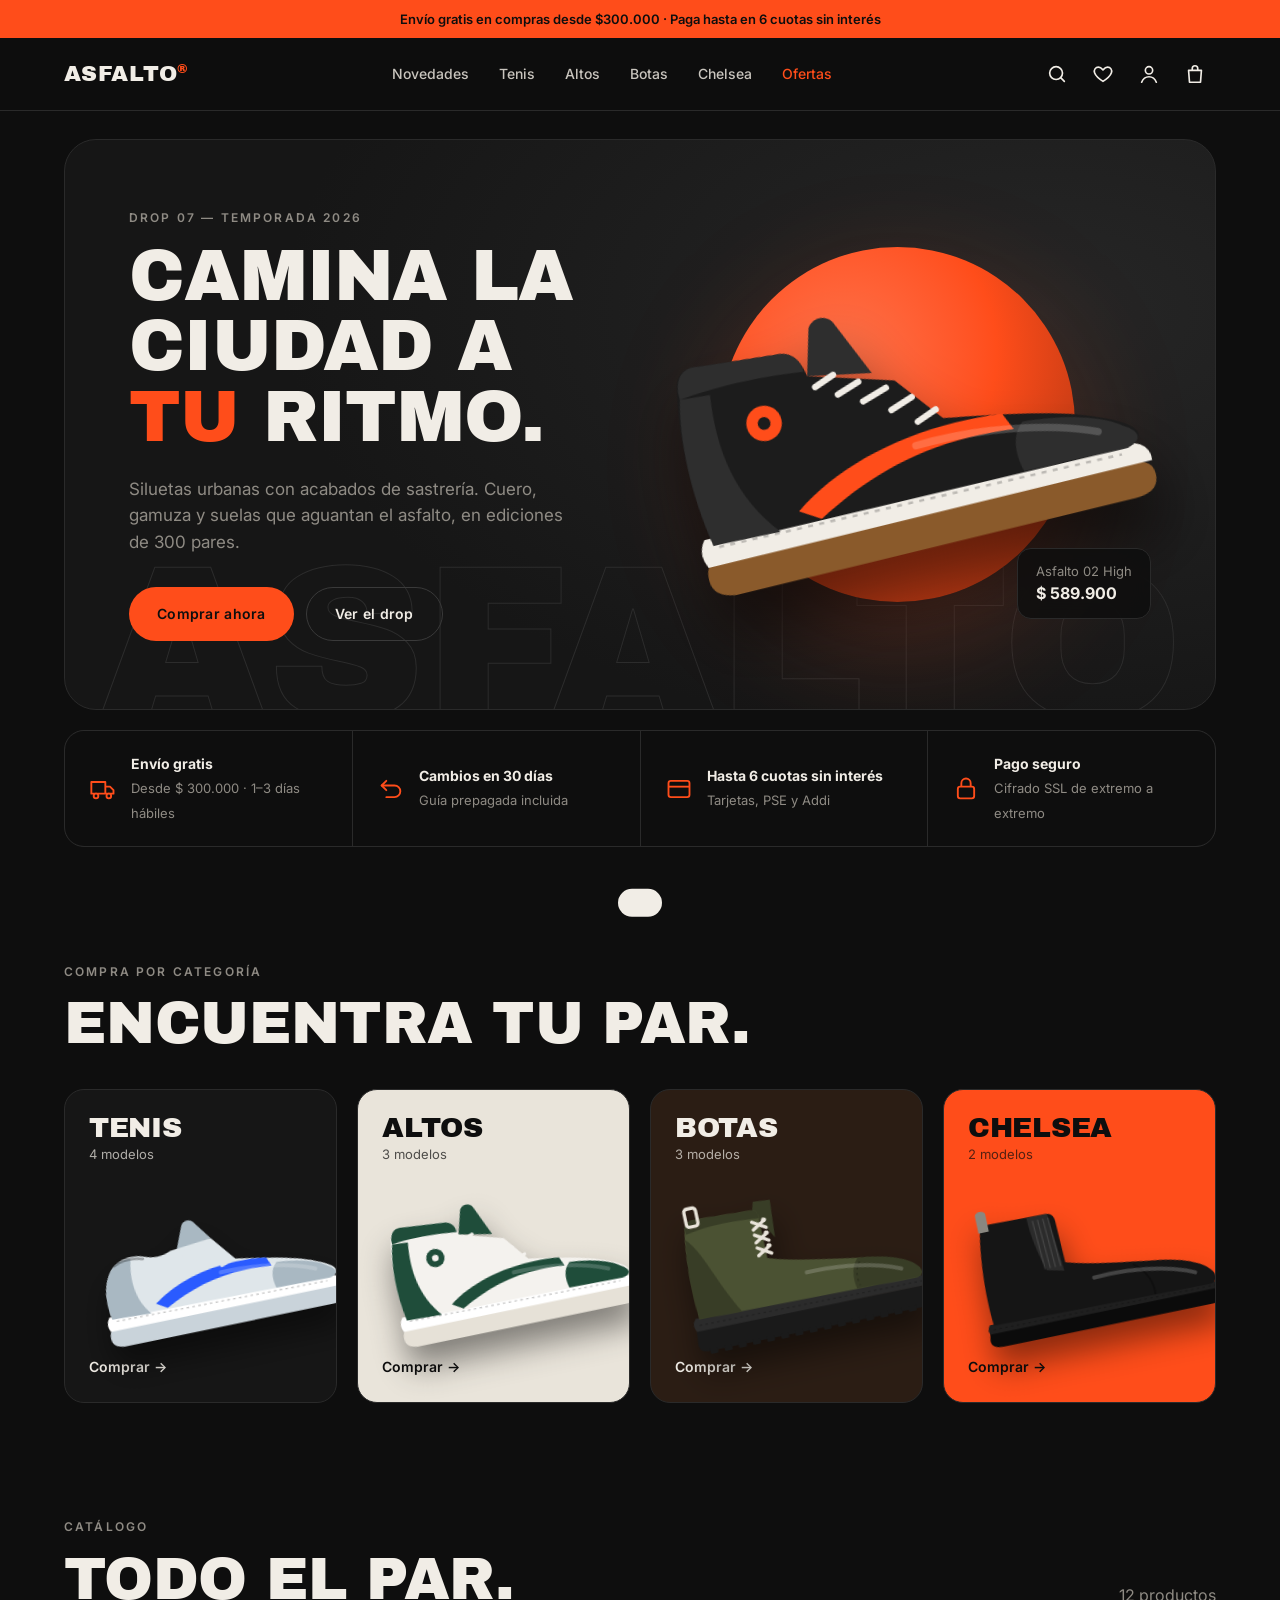
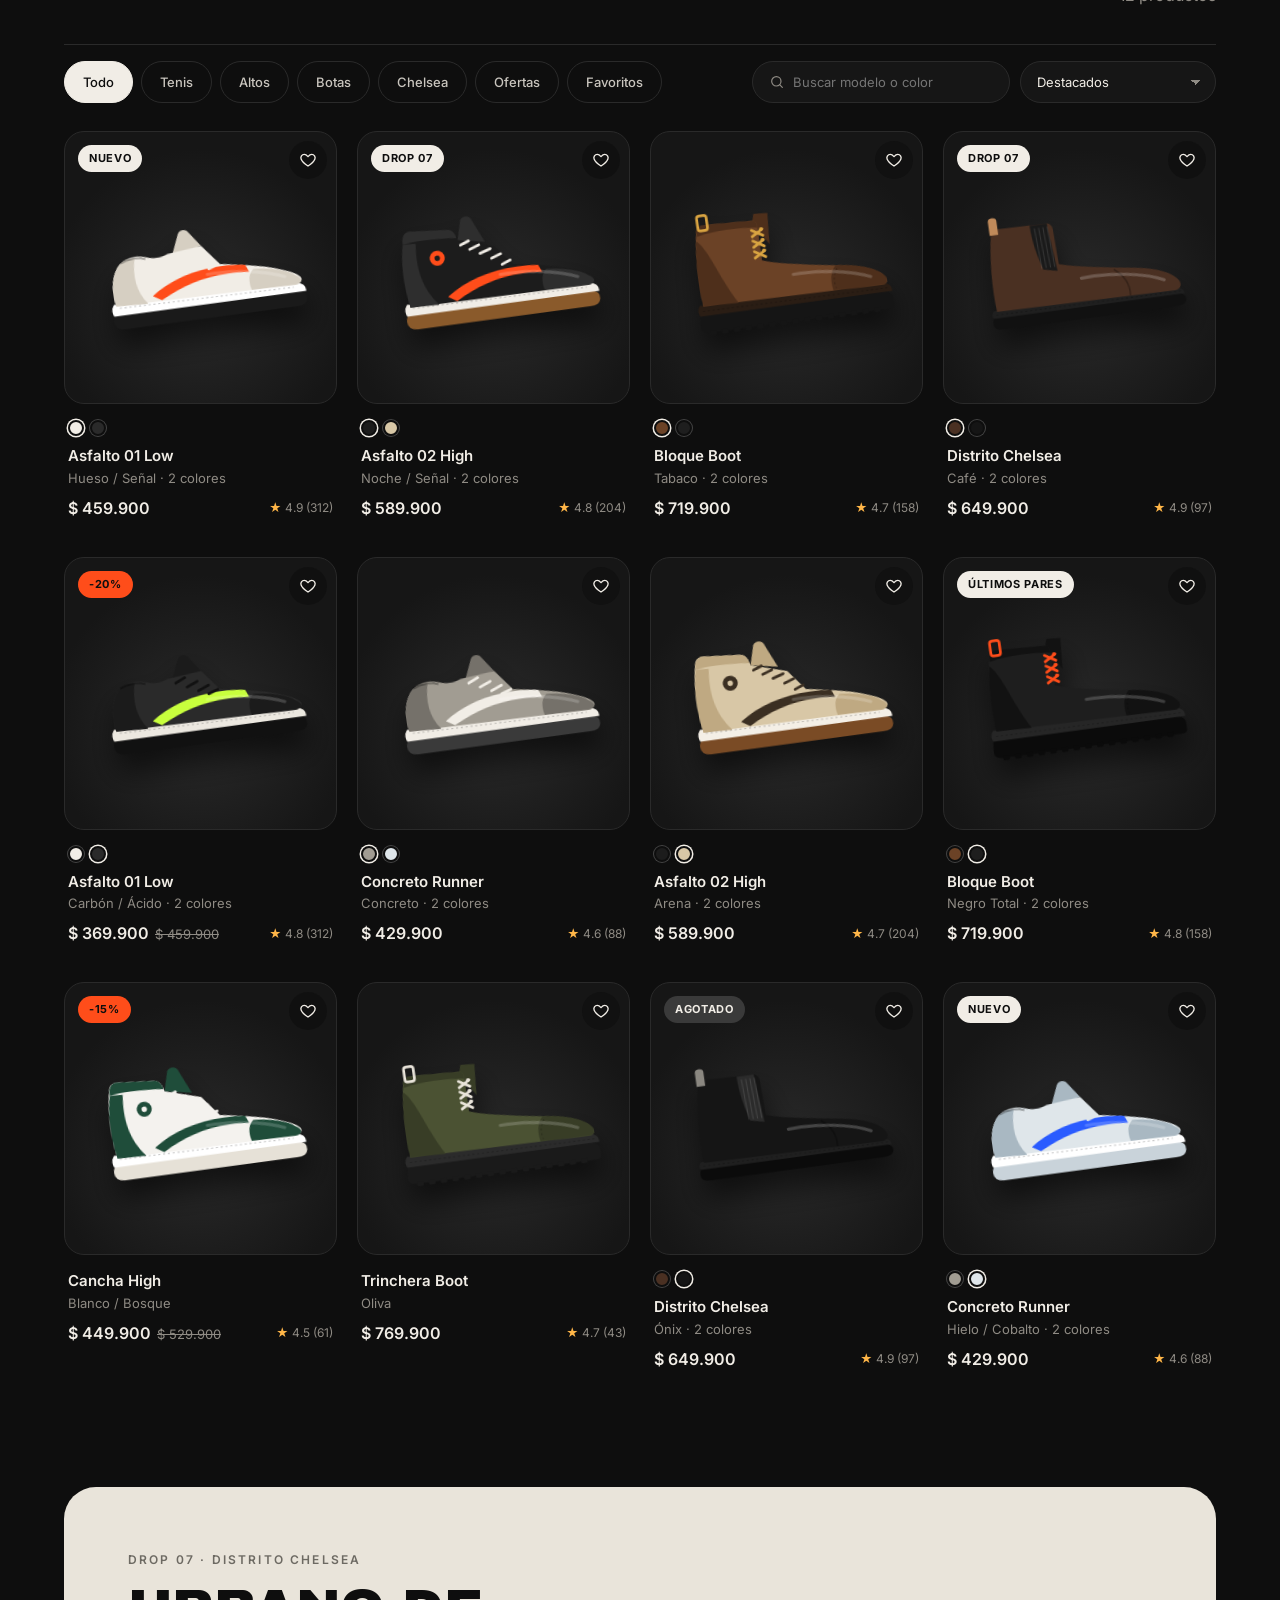
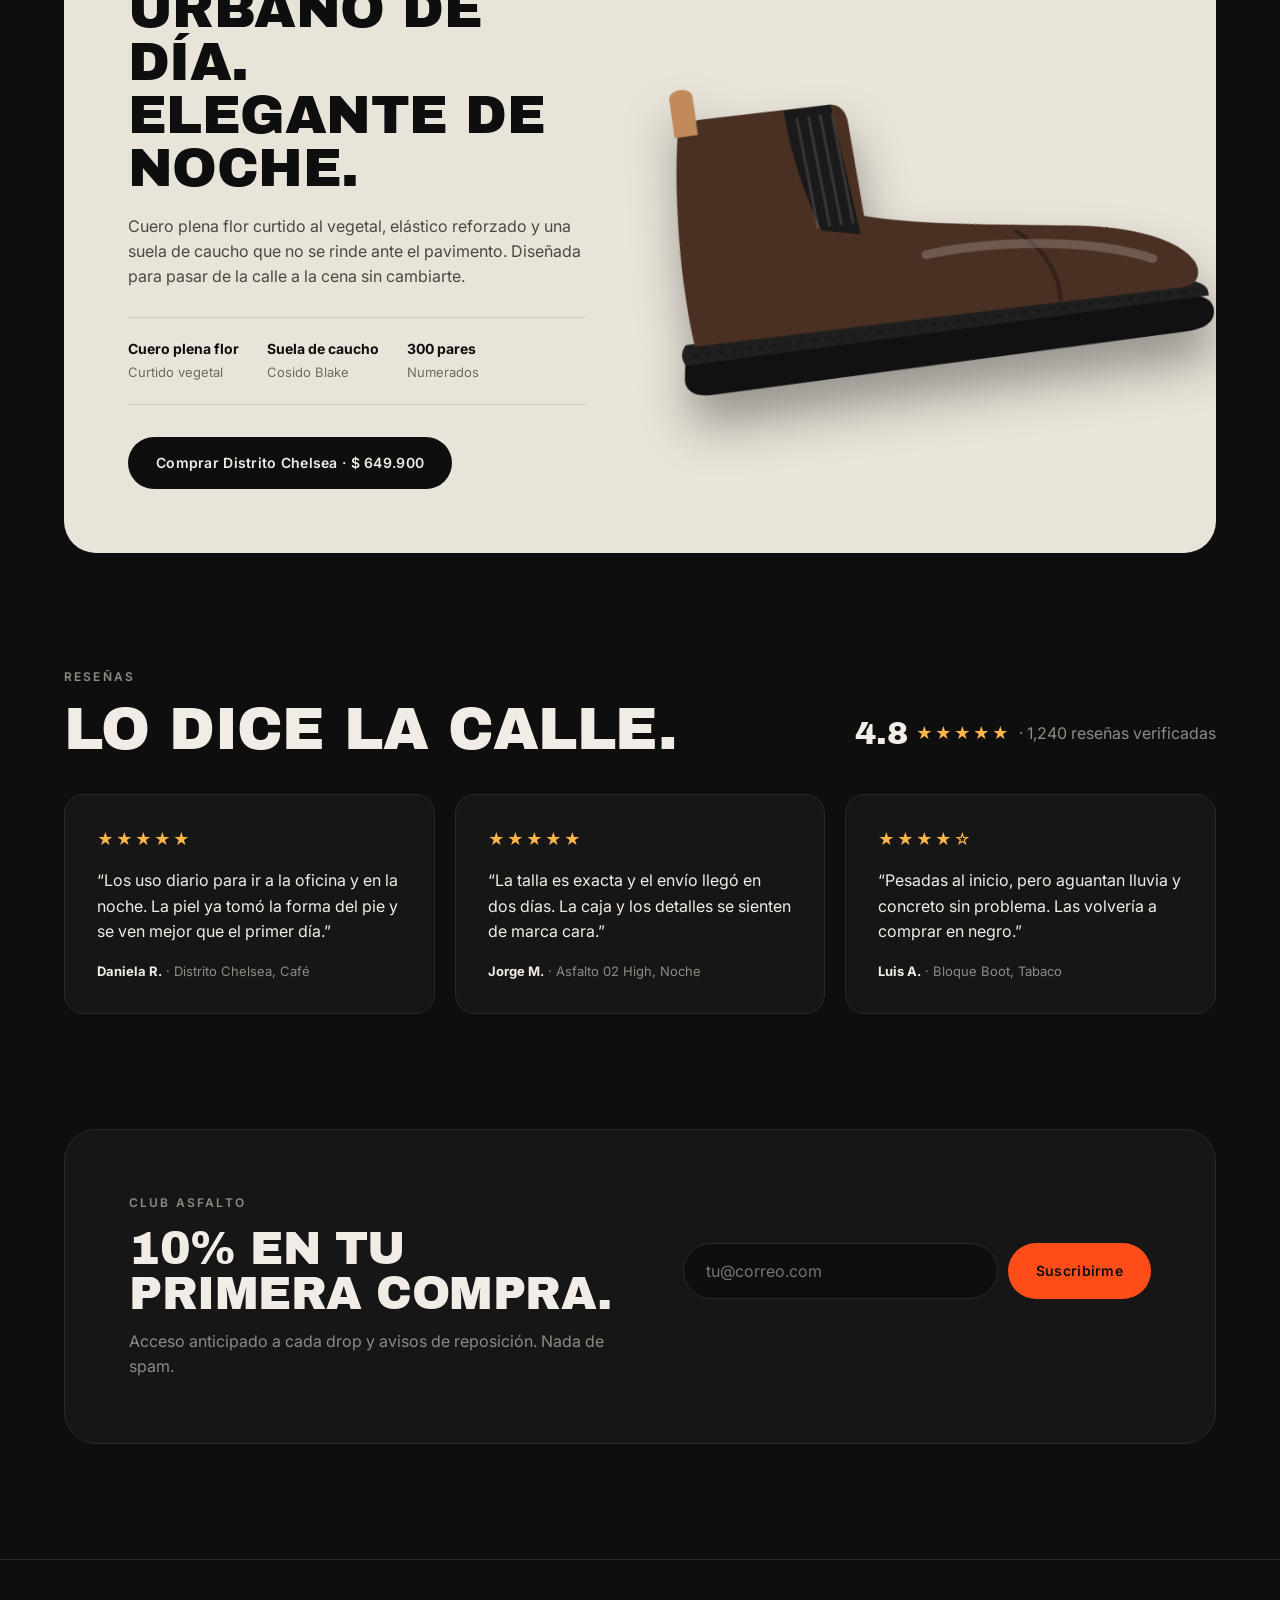
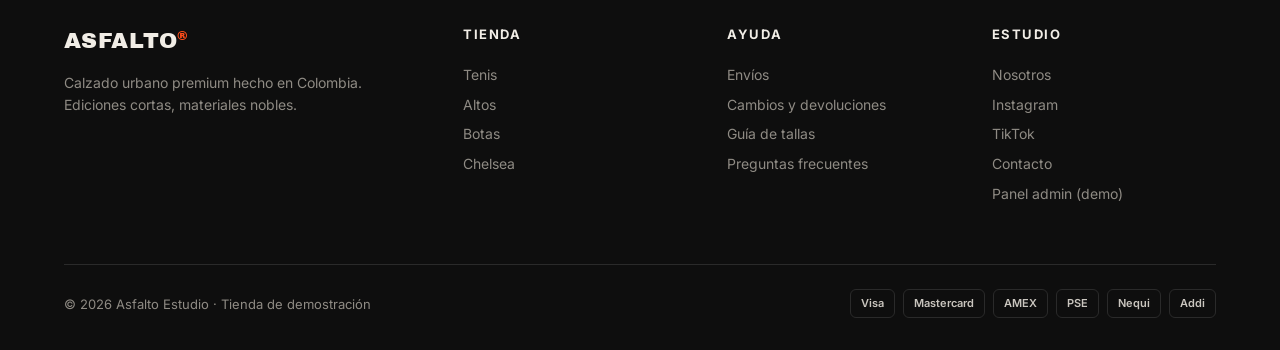
==== index.html @ 57d7c0d7 "Tienda ASFALTO: catálogo, carrito y panel admin demo Tienda estática de calzado urbano con precios e" ====
<!doctype html>
<html lang="es">
<head>
  <meta charset="utf-8">
  <meta name="viewport" content="width=device-width, initial-scale=1">
  <title>ASFALTO — Calzado urbano premium</title>
  <meta name="description" content="Tenis, botas y chelsea de edición limitada. Urbano de día, elegante de noche.">
  <link rel="preconnect" href="https://fonts.googleapis.com">
  <link href="https://fonts.googleapis.com/css2?family=Archivo+Black&family=Inter:wght@400;500;600;700&display=swap" rel="stylesheet">
  <link rel="stylesheet" href="styles.css">
</head>
<body>
  <!-- Íconos reutilizables -->
  <svg width="0" height="0" style="position:absolute" aria-hidden="true">
    <symbol id="i-search" viewBox="0 0 24 24"><circle cx="11" cy="11" r="7" fill="none" stroke="currentColor" stroke-width="1.8"/><path d="M20 20l-4-4" stroke="currentColor" stroke-width="1.8" stroke-linecap="round"/></symbol>
    <symbol id="i-heart" viewBox="0 0 24 24"><path d="M12 20s-7.5-4.6-9.2-9.3C1.7 7.6 3.8 4.5 7 4.5c2 0 3.3 1.1 5 3 1.7-1.9 3-3 5-3 3.2 0 5.3 3.1 4.2 6.2C19.5 15.4 12 20 12 20z" fill="var(--heart-fill, none)" stroke="currentColor" stroke-width="1.8" stroke-linejoin="round"/></symbol>
    <symbol id="i-user" viewBox="0 0 24 24"><circle cx="12" cy="8" r="4" fill="none" stroke="currentColor" stroke-width="1.8"/><path d="M4 21c1.5-4 4.5-6 8-6s6.5 2 8 6" fill="none" stroke="currentColor" stroke-width="1.8" stroke-linecap="round"/></symbol>
    <symbol id="i-bag" viewBox="0 0 24 24"><path d="M5 8h14l-1 13H6L5 8z" fill="none" stroke="currentColor" stroke-width="1.8" stroke-linejoin="round"/><path d="M9 8V6a3 3 0 016 0v2" fill="none" stroke="currentColor" stroke-width="1.8"/></symbol>
    <symbol id="i-truck" viewBox="0 0 24 24"><path d="M2 6h12v10H2zM14 10h4l3 3v3h-7z" fill="none" stroke="currentColor" stroke-width="1.6" stroke-linejoin="round"/><circle cx="6" cy="18" r="2" fill="var(--bg)" stroke="currentColor" stroke-width="1.6"/><circle cx="17" cy="18" r="2" fill="var(--bg)" stroke="currentColor" stroke-width="1.6"/></symbol>
    <symbol id="i-return" viewBox="0 0 24 24"><path d="M4 9h11a5 5 0 010 10H8" fill="none" stroke="currentColor" stroke-width="1.6" stroke-linecap="round"/><path d="M8 5L4 9l4 4" fill="none" stroke="currentColor" stroke-width="1.6" stroke-linecap="round" stroke-linejoin="round"/></symbol>
    <symbol id="i-lock" viewBox="0 0 24 24"><rect x="5" y="10" width="14" height="10" rx="2" fill="none" stroke="currentColor" stroke-width="1.6"/><path d="M8 10V7a4 4 0 018 0v3" fill="none" stroke="currentColor" stroke-width="1.6"/></symbol>
    <symbol id="i-card" viewBox="0 0 24 24"><rect x="3" y="5" width="18" height="14" rx="2" fill="none" stroke="currentColor" stroke-width="1.6"/><path d="M3 10h18" stroke="currentColor" stroke-width="1.6"/></symbol>
  </svg>

  <div class="announce" id="announce"></div>

  <header class="nav">
    <div class="wrap nav-inner">
      <a href="#" class="logo">ASFALTO<span>®</span></a>
      <nav class="nav-links" aria-label="Principal">
        <a href="#catalogo" data-goto="todo">Novedades</a>
        <a href="#catalogo" data-goto="tenis">Tenis</a>
        <a href="#catalogo" data-goto="altos">Altos</a>
        <a href="#catalogo" data-goto="botas">Botas</a>
        <a href="#catalogo" data-goto="chelsea">Chelsea</a>
        <a href="#catalogo" data-goto="ofertas" class="sale">Ofertas</a>
      </nav>
      <div class="nav-icons">
        <button class="icon-btn" id="searchBtn" aria-label="Buscar"><svg><use href="#i-search"/></svg></button>
        <button class="icon-btn" id="favBtn" aria-label="Ver favoritos"><svg><use href="#i-heart"/></svg><span class="dot" id="favCount" hidden>0</span></button>
        <button class="icon-btn hide-sm" id="userBtn" aria-label="Mi cuenta"><svg><use href="#i-user"/></svg></button>
        <button class="icon-btn" id="openCart" aria-label="Abrir carrito"><svg><use href="#i-bag"/></svg><span class="dot" id="cartCount" hidden>0</span></button>
      </div>
    </div>
  </header>

  <main>
    <!-- Hero -->
    <section class="wrap">
      <div class="hero">
        <div class="hero-bg" aria-hidden="true">ASFALTO</div>
        <div class="hero-copy">
          <p class="eyebrow" id="heroEyebrow"></p>
          <h1 id="heroTitle"></h1>
          <p class="lead" id="heroLead"></p>
          <div class="hero-cta">
            <a href="#catalogo" class="btn btn-primary">Comprar ahora</a>
            <a href="#drop" class="btn btn-ghost">Ver el drop</a>
          </div>
        </div>
        <div class="hero-art">
          <div class="hero-disc" aria-hidden="true"></div>
          <div class="hero-shoe" id="heroShoe"></div>
          <button class="hero-tag" id="heroTag"></button>
        </div>
      </div>

      <ul class="trust">
        <li><svg><use href="#i-truck"/></svg><div><b>Envío gratis</b><span id="trustShip"></span></div></li>
        <li><svg><use href="#i-return"/></svg><div><b>Cambios en 30 días</b><span>Guía prepagada incluida</span></div></li>
        <li><svg><use href="#i-card"/></svg><div><b id="trustInst"></b><span>Tarjetas, PSE y Addi</span></div></li>
        <li><svg><use href="#i-lock"/></svg><div><b>Pago seguro</b><span>Cifrado SSL de extremo a extremo</span></div></li>
      </ul>
    </section>

    <!-- Categorías -->
    <section class="wrap section">
      <div class="section-head">
        <div>
          <p class="eyebrow">Compra por categoría</p>
          <h2>Encuentra tu par.</h2>
        </div>
      </div>
      <div class="cats" id="cats"></div>
    </section>

    <!-- Catálogo -->
    <section class="wrap section" id="catalogo">
      <div class="section-head">
        <div>
          <p class="eyebrow">Catálogo</p>
          <h2>Todo el par.</h2>
        </div>
        <p class="muted" id="resultCount"></p>
      </div>

      <div class="toolbar">
        <div class="chips" id="filters" role="tablist" aria-label="Categorías"></div>
        <div class="toolbar-right">
          <label class="search">
            <svg><use href="#i-search"/></svg>
            <span class="sr-only">Buscar productos</span>
            <input id="search" type="search" placeholder="Buscar modelo o color">
          </label>
          <label class="sort">
            <span class="sr-only">Ordenar</span>
            <select id="sort">
              <option value="feat">Destacados</option>
              <option value="asc">Precio: menor a mayor</option>
              <option value="desc">Precio: mayor a menor</option>
              <option value="rating">Mejor valorados</option>
            </select>
          </label>
        </div>
      </div>

      <div class="grid" id="grid"></div>
    </section>

    <!-- Editorial -->
    <section class="wrap section" id="drop">
      <div class="editorial">
        <div class="editorial-copy">
          <p class="eyebrow" id="edEyebrow"></p>
          <h2 id="edTitle"></h2>
          <p id="edText"></p>
          <ul class="specs">
            <li><b>Cuero plena flor</b><span>Curtido vegetal</span></li>
            <li><b>Suela de caucho</b><span>Cosido Blake</span></li>
            <li><b>300 pares</b><span>Numerados</span></li>
          </ul>
          <button class="btn btn-dark" id="edBtn"></button>
        </div>
        <div class="editorial-art" id="editorialShoe"></div>
      </div>
    </section>

    <!-- Reseñas -->
    <section class="wrap section">
      <div class="section-head">
        <div>
          <p class="eyebrow">Reseñas</p>
          <h2>Lo dice la calle.</h2>
        </div>
        <p class="rating-big"><b>4.8</b> <span class="stars" aria-hidden="true">★★★★★</span> <span class="muted">· 1,240 reseñas verificadas</span></p>
      </div>
      <div class="reviews">
        <figure><span class="stars">★★★★★</span><blockquote>“Los uso diario para ir a la oficina y en la noche. La piel ya tomó la forma del pie y se ven mejor que el primer día.”</blockquote><figcaption><b>Daniela R.</b> · Distrito Chelsea, Café</figcaption></figure>
        <figure><span class="stars">★★★★★</span><blockquote>“La talla es exacta y el envío llegó en dos días. La caja y los detalles se sienten de marca cara.”</blockquote><figcaption><b>Jorge M.</b> · Asfalto 02 High, Noche</figcaption></figure>
        <figure><span class="stars">★★★★☆</span><blockquote>“Pesadas al inicio, pero aguantan lluvia y concreto sin problema. Las volvería a comprar en negro.”</blockquote><figcaption><b>Luis A.</b> · Bloque Boot, Tabaco</figcaption></figure>
      </div>
    </section>

    <!-- Newsletter -->
    <section class="wrap section">
      <div class="newsletter">
        <div>
          <p class="eyebrow">Club Asfalto</p>
          <h2>10% en tu primera compra.</h2>
          <p class="muted">Acceso anticipado a cada drop y avisos de reposición. Nada de spam.</p>
        </div>
        <form id="newsForm">
          <label class="sr-only" for="email">Correo</label>
          <input id="email" type="email" required placeholder="tu@correo.com">
          <button class="btn btn-primary">Suscribirme</button>
          <p class="news-msg" id="newsMsg" role="status"></p>
        </form>
      </div>
    </section>
  </main>

  <footer class="footer">
    <div class="wrap">
      <div class="footer-cols">
        <div class="footer-brand">
          <span class="logo">ASFALTO<span>®</span></span>
          <p class="muted" id="footerText"></p>
        </div>
        <div><h4>Tienda</h4><a href="#catalogo" data-goto="tenis">Tenis</a><a href="#catalogo" data-goto="altos">Altos</a><a href="#catalogo" data-goto="botas">Botas</a><a href="#catalogo" data-goto="chelsea">Chelsea</a></div>
        <div><h4>Ayuda</h4><a href="#">Envíos</a><a href="#">Cambios y devoluciones</a><a href="#">Guía de tallas</a><a href="#">Preguntas frecuentes</a></div>
        <div><h4>Estudio</h4><a href="#">Nosotros</a><a href="#">Instagram</a><a href="#">TikTok</a><a href="#">Contacto</a><a href="admin/">Panel admin (demo)</a></div>
      </div>
      <div class="footer-bottom">
        <span>© 2026 Asfalto Estudio · Tienda de demostración</span>
        <ul class="pay" aria-label="Métodos de pago"><li>Visa</li><li>Mastercard</li><li>AMEX</li><li>PSE</li><li>Nequi</li><li>Addi</li></ul>
      </div>
    </div>
  </footer>

  <!-- Detalle de producto -->
  <dialog id="product" class="product">
    <button class="close" data-close aria-label="Cerrar">✕</button>
    <div class="product-gallery">
      <div class="product-art" id="pArt"></div>
      <div class="thumbs" id="pThumbs"></div>
    </div>
    <div class="product-info">
      <p class="eyebrow" id="pCat"></p>
      <h2 id="pName"></h2>
      <p class="p-rating" id="pRating"></p>
      <p class="price" id="pPrice"></p>
      <p class="p-desc" id="pDesc"></p>
      <p class="p-material" id="pMaterial"></p>
      <p class="label">Color: <span class="muted" id="pColor"></span></p>
      <div class="swatches lg" id="pSwatches"></div>
      <p class="label">Talla (COL) <button class="link" id="sizeGuide">Guía de tallas</button></p>
      <div class="sizes" id="pSizes"></div>
      <p class="p-stock" id="pStock"></p>
      <div class="buy-row">
        <button class="btn btn-primary" id="pAdd" disabled>Elige tu talla</button>
        <button class="icon-btn outline" id="pFav" aria-label="Agregar a favoritos" aria-pressed="false"><svg><use href="#i-heart"/></svg></button>
      </div>
      <ul class="p-perks">
        <li><svg><use href="#i-truck"/></svg>Envío gratis · llega en 24–72 h</li>
        <li><svg><use href="#i-return"/></svg>Cambios sin costo durante 30 días</li>
        <li><svg><use href="#i-card"/></svg>Paga en <span id="pInstN"></span> cuotas de <b id="pMsi"></b></li>
      </ul>
    </div>
  </dialog>

  <!-- Carrito -->
  <div class="scrim" id="scrim" hidden></div>
  <aside class="cart" id="cart" aria-label="Carrito" aria-hidden="true">
    <div class="cart-head">
      <h2>Tu carrito</h2>
      <button class="close" id="closeCart" aria-label="Cerrar carrito">✕</button>
    </div>
    <div class="ship-bar"><p id="shipNote"></p><div class="bar"><i id="shipFill"></i></div></div>
    <ul class="cart-items" id="cartItems"></ul>
    <div class="cart-foot">
      <div class="row"><span>Subtotal</span><b id="cartTotal">$0</b></div>
      <p class="muted small">Impuestos incluidos. Envío calculado al pagar.</p>
      <button class="btn btn-primary full" id="checkout">Finalizar compra</button>
    </div>
  </aside>

  <div class="toast" id="toast" role="status"></div>

  <script src="data.js"></script>
  <script src="shoes.js"></script>
  <script src="app.js"></script>
</body>
</html>
---- styles.css ----
:root {
  --bg: #0e0e0e;
  --surface: #161616;
  --surface-2: #1f1f1f;
  --line: #2a2a2a;
  --ink: #f1ede6;
  --muted: #8f8b84;
  --bone: #e9e4da;
  --accent: #ff4d1a;
  --star: #ffb648;
  --display: 'Archivo Black', Impact, sans-serif;
  --body: 'Inter', system-ui, sans-serif;
  --radius: 20px;
  --maxw: 1320px;
  --gutter: clamp(20px, 5vw, 64px);
}

* { box-sizing: border-box; margin: 0; padding: 0; }
html { scroll-behavior: smooth; scroll-padding-top: 90px; }
body { background: var(--bg); color: var(--ink); font: 400 16px/1.55 var(--body); overflow-x: hidden; -webkit-font-smoothing: antialiased; }
a { color: inherit; text-decoration: none; }
button { font: inherit; color: inherit; background: none; border: 0; cursor: pointer; }
ul { list-style: none; }
h1, h2, h3 { font-family: var(--display); font-weight: 400; line-height: .98; letter-spacing: -.01em; text-transform: uppercase; }
.sr-only { position: absolute; width: 1px; height: 1px; overflow: hidden; clip: rect(0 0 0 0); }
.muted { color: var(--muted); }
.small { font-size: 13px; }
.eyebrow { font-size: 12px; font-weight: 600; letter-spacing: .18em; text-transform: uppercase; color: var(--muted); margin-bottom: 14px; }
:focus-visible { outline: 2px solid var(--accent); outline-offset: 3px; }

/* Contenedor: todo respira con margen lateral y ancho máximo */
.wrap { width: 100%; max-width: calc(var(--maxw) + var(--gutter) * 2); margin: 0 auto; padding: 0 var(--gutter); }
.section { padding-top: clamp(72px, 9vw, 120px); }
.section-head { display: flex; align-items: flex-end; justify-content: space-between; gap: 24px; flex-wrap: wrap; margin-bottom: 36px; }
.section-head h2 { font-size: clamp(36px, 4.6vw, 64px); }

/* Botones */
.btn { display: inline-flex; align-items: center; justify-content: center; gap: 8px; padding: 15px 28px; border-radius: 999px; font-weight: 600; font-size: 14px; letter-spacing: .02em; transition: transform .2s, background .2s, opacity .2s; }
.btn:hover { transform: translateY(-2px); }
.btn:disabled { opacity: .45; cursor: not-allowed; transform: none; }
.btn-primary { background: var(--accent); color: #0e0e0e; }
.btn-ghost { border: 1px solid #3a3a3a; }
.btn-ghost:hover { border-color: var(--ink); }
.btn-dark { background: #0e0e0e; color: var(--ink); }
.full { width: 100%; }
.link { text-decoration: underline; text-underline-offset: 3px; font-size: 13px; color: var(--muted); }
.link:hover { color: var(--ink); }
.icon-btn { position: relative; display: grid; place-items: center; width: 42px; height: 42px; border-radius: 50%; transition: background .2s; }
.icon-btn:hover { background: var(--surface-2); }
.icon-btn svg { width: 22px; height: 22px; }
.icon-btn.outline { width: 52px; height: 52px; border: 1px solid var(--line); flex: none; }
.icon-btn[aria-pressed="true"] { color: var(--accent); --heart-fill: var(--accent); }
.dot { position: absolute; top: 3px; right: 1px; min-width: 18px; height: 18px; padding: 0 5px; border-radius: 99px; background: var(--accent); color: #0e0e0e; font-size: 11px; font-weight: 700; display: grid; place-items: center; }
.dot[hidden] { display: none; }

/* Barra superior + header */
.announce { background: var(--accent); color: #0e0e0e; text-align: center; font-size: 13px; font-weight: 600; padding: 9px 16px; }
.nav { position: sticky; top: 0; z-index: 20; background: rgba(14,14,14,.82); backdrop-filter: blur(14px); border-bottom: 1px solid var(--line); }
.nav-inner { display: flex; align-items: center; justify-content: space-between; gap: 24px; height: 72px; }
.logo { font-family: var(--display); font-size: 22px; letter-spacing: .02em; }
.logo span { color: var(--accent); font-size: .6em; vertical-align: super; }
.nav-links { display: flex; gap: 30px; }
.nav-links a { font-size: 14px; font-weight: 500; color: #c9c5be; transition: color .2s; }
.nav-links a:hover { color: var(--ink); }
.nav-links .sale { color: var(--accent); }
.nav-icons { display: flex; gap: 4px; }

/* Hero */
.hero { position: relative; display: grid; grid-template-columns: 1fr 1.05fr; align-items: center; gap: 32px; margin-top: 28px; padding: clamp(36px, 5vw, 72px); border-radius: 32px; background: radial-gradient(120% 140% at 85% 30%, #262626 0%, var(--surface) 55%); border: 1px solid var(--line); overflow: hidden; min-height: 560px; }
.hero-bg { position: absolute; left: 0; right: 0; bottom: -4%; font-family: var(--display); font-size: 17vw; line-height: .8; text-align: center; color: transparent; -webkit-text-stroke: 1px #2c2c2c; pointer-events: none; user-select: none; }
@media (min-width: 1450px) { .hero-bg { font-size: 250px; } }
.hero-copy { position: relative; z-index: 1; }
.hero h1 { font-size: clamp(44px, 5.6vw, 88px); }
.hero h1 em { font-style: normal; color: var(--accent); }
.lead { max-width: 440px; margin: 24px 0 32px; color: var(--muted); font-size: 17px; }
.hero-cta { display: flex; gap: 12px; flex-wrap: wrap; }
.hero-art { position: relative; display: grid; place-items: center; aspect-ratio: 1.15; }
.hero-disc { position: absolute; width: 70%; aspect-ratio: 1; border-radius: 50%; background: radial-gradient(circle at 35% 30%, color-mix(in srgb, var(--accent) 80%, #fff), var(--accent) 45%, color-mix(in srgb, var(--accent) 60%, #000)); box-shadow: 0 40px 120px color-mix(in srgb, var(--accent) 22%, transparent); }
.hero-shoe { position: relative; width: 100%; transform: rotate(-14deg); animation: float 6s ease-in-out infinite; filter: drop-shadow(0 40px 30px rgba(0,0,0,.55)); }
.hero-shoe svg { width: 100%; display: block; }
.hero-tag { position: absolute; right: 0; bottom: 6%; display: flex; flex-direction: column; align-items: flex-start; padding: 12px 18px; border-radius: 14px; background: rgba(14,14,14,.82); backdrop-filter: blur(10px); border: 1px solid var(--line); font-size: 13px; color: var(--muted); transition: border-color .2s; }
.hero-tag:hover { border-color: var(--ink); }
.hero-tag b { color: var(--ink); font-size: 16px; }
@keyframes float { 50% { transform: rotate(-11deg) translateY(-16px); } }

.trust { display: grid; grid-template-columns: repeat(4, 1fr); gap: 1px; margin-top: 20px; border: 1px solid var(--line); border-radius: var(--radius); overflow: hidden; background: var(--line); }
.trust li { display: flex; align-items: center; gap: 14px; padding: 22px 24px; background: var(--bg); }
.trust svg { width: 28px; height: 28px; flex: none; color: var(--accent); }
.trust b { display: block; font-size: 14px; }
.trust span { font-size: 13px; color: var(--muted); }

/* Categorías */
.cats { display: grid; grid-template-columns: repeat(4, 1fr); gap: 20px; }
.cat { position: relative; display: flex; flex-direction: column; justify-content: space-between; aspect-ratio: 4 / 4.6; padding: 24px; border-radius: var(--radius); background: var(--surface); border: 1px solid var(--line); text-align: left; overflow: hidden; transition: border-color .3s, transform .3s; }
.cat:nth-child(2) { background: var(--bone); color: #0e0e0e; }
.cat:nth-child(3) { background: #2b1d14; }
.cat:nth-child(4) { background: var(--accent); color: #0e0e0e; }
.cat:hover { transform: translateY(-4px); }
.cat h3 { font-size: 28px; }
.cat small { font-size: 13px; opacity: .7; }
.cat svg { width: 118%; margin-left: -4%; transform: rotate(-12deg); filter: drop-shadow(0 20px 16px rgba(0,0,0,.45)); transition: transform .45s cubic-bezier(.2,.8,.2,1); }
.cat:hover svg { transform: rotate(-16deg) scale(1.05); }
.cat .go { font-size: 14px; font-weight: 600; }

/* Toolbar del catálogo */
.toolbar { display: flex; justify-content: space-between; align-items: center; gap: 16px; flex-wrap: wrap; padding: 16px 0 28px; border-top: 1px solid var(--line); }
.toolbar-right { display: flex; gap: 10px; flex-wrap: wrap; }
.chips { display: flex; gap: 8px; flex-wrap: wrap; }
.chips button { padding: 10px 18px; border-radius: 999px; border: 1px solid var(--line); font-size: 13px; font-weight: 500; color: #c9c5be; transition: all .2s; }
.chips button:hover { color: var(--ink); border-color: #444; }
.chips button[aria-selected="true"] { background: var(--ink); color: #0e0e0e; border-color: var(--ink); }
.search { display: flex; align-items: center; gap: 8px; padding: 0 16px; border: 1px solid var(--line); border-radius: 999px; background: var(--surface); }
.search svg { width: 16px; height: 16px; color: var(--muted); }
.search input { width: 200px; padding: 10px 0; border: 0; background: none; color: var(--ink); font: inherit; font-size: 13px; outline: none; }
.search:focus-within { border-color: var(--ink); }
.sort select { appearance: none; background: var(--surface); color: var(--ink); border: 1px solid var(--line); border-radius: 999px; padding: 10px 38px 10px 16px; font: inherit; font-size: 13px; cursor: pointer;
  background-image: linear-gradient(45deg, transparent 50%, var(--muted) 50%), linear-gradient(-45deg, transparent 50%, var(--muted) 50%);
  background-position: right 19px center, right 14px center; background-size: 5px 5px; background-repeat: no-repeat; }

/* Tarjetas de producto */
.grid { display: grid; grid-template-columns: repeat(4, 1fr); gap: 36px 20px; }
.card { position: relative; display: flex; flex-direction: column; animation: rise .5s both; }
.card-art { position: relative; display: grid; place-items: center; width: 100%; aspect-ratio: 1; padding: 28px; border-radius: var(--radius); background: radial-gradient(circle at 50% 62%, #2a2a2a 0%, var(--surface) 70%); border: 1px solid var(--line); overflow: hidden; transition: border-color .3s; }
.card:hover .card-art { border-color: #3d3d3d; }
.card-art svg, .card-art img { width: 100%; transform: rotate(-8deg); filter: drop-shadow(0 18px 14px rgba(0,0,0,.55)); transition: transform .45s cubic-bezier(.2,.8,.2,1); }
.card:hover .card-art svg, .card:hover .card-art img { transform: rotate(-13deg) scale(1.06) translateY(-8px); }
.quick { position: absolute; left: 14px; right: 14px; bottom: 14px; padding: 12px; border-radius: 12px; background: var(--ink); color: #0e0e0e; font-size: 13px; font-weight: 600; opacity: 0; transform: translateY(10px); transition: all .25s; }
.card:hover .quick, .quick:focus-visible { opacity: 1; transform: none; }
.badge { position: absolute; top: 14px; left: 14px; z-index: 1; padding: 5px 11px; border-radius: 99px; background: var(--ink); color: #0e0e0e; font-size: 11px; font-weight: 700; letter-spacing: .06em; text-transform: uppercase; }
.badge.sale { background: var(--accent); }
.card .fav { position: absolute; top: 10px; right: 10px; z-index: 1; width: 38px; height: 38px; background: rgba(14,14,14,.6); }
.card .fav svg { width: 18px; height: 18px; }
.card-body { padding: 16px 4px 0; }
.card-body h3 { font-family: var(--body); font-weight: 600; font-size: 15px; text-transform: none; letter-spacing: 0; line-height: 1.3; }
.card-body .cw { font-size: 13px; color: var(--muted); margin: 2px 0 8px; }
.card-meta { display: flex; justify-content: space-between; align-items: center; gap: 8px; }
.price-line { font-weight: 600; }
.price-line s { color: var(--muted); font-weight: 400; font-size: 13px; margin-left: 6px; }
.rating { font-size: 12px; color: var(--muted); white-space: nowrap; }
.rating::before { content: '★ '; color: var(--star); }
.swatches { display: flex; gap: 6px; margin-bottom: 10px; }
.swatches button { width: 16px; height: 16px; border-radius: 50%; border: 2px solid var(--bg); box-shadow: 0 0 0 1px #444; }
.swatches button[aria-current="true"] { box-shadow: 0 0 0 1.5px var(--ink); }
.swatches.lg button { width: 28px; height: 28px; border-width: 3px; border-color: var(--surface); }
.empty-state { grid-column: 1 / -1; padding: 60px 0; text-align: center; color: var(--muted); }
@keyframes rise { from { opacity: 0; transform: translateY(16px); } }

/* Editorial */
.editorial { display: grid; grid-template-columns: 1fr 1.15fr; align-items: center; gap: 40px; padding: clamp(32px, 5vw, 72px); border-radius: 32px; background: var(--bone); color: #0e0e0e; overflow: hidden; }
.editorial-art svg { width: 112%; transform: rotate(-8deg); filter: drop-shadow(0 30px 24px rgba(0,0,0,.35)); }
.editorial h2 { font-size: clamp(34px, 4.2vw, 60px); margin-bottom: 20px; }
.editorial .eyebrow { color: #6d6a63; }
.editorial-copy > p:not(.eyebrow) { color: #4a4843; max-width: 460px; }
.specs { display: flex; gap: 28px; margin: 28px 0 32px; padding: 20px 0; border-top: 1px solid #cfc9bd; border-bottom: 1px solid #cfc9bd; }
.specs b { display: block; font-size: 14px; }
.specs span { font-size: 13px; color: #6d6a63; }

/* Reseñas */
.rating-big { display: flex; align-items: center; gap: 8px; flex-wrap: wrap; }
.rating-big b { font-family: var(--display); font-size: 32px; font-weight: 400; }
.stars { color: var(--star); letter-spacing: 2px; }
.reviews { display: grid; grid-template-columns: repeat(3, 1fr); gap: 20px; }
.reviews figure { display: flex; flex-direction: column; gap: 16px; padding: 32px; border-radius: var(--radius); background: var(--surface); border: 1px solid var(--line); }
.reviews blockquote { font-size: 16px; line-height: 1.6; flex: 1; }
.reviews figcaption { font-size: 13px; color: var(--muted); }
.reviews figcaption b { color: var(--ink); }

/* Newsletter */
.newsletter { display: grid; grid-template-columns: 1.1fr 1fr; gap: 40px; align-items: center; padding: clamp(32px, 5vw, 64px); border-radius: 32px; background: var(--surface); border: 1px solid var(--line); }
.newsletter h2 { font-size: clamp(30px, 3.6vw, 48px); margin-bottom: 12px; }
.newsletter form { display: flex; flex-wrap: wrap; gap: 10px; }
.newsletter input { flex: 1; min-width: 200px; padding: 15px 22px; border-radius: 999px; border: 1px solid var(--line); background: var(--bg); color: var(--ink); font: inherit; }
.newsletter input:focus { outline: none; border-color: var(--ink); }
.news-msg { width: 100%; color: var(--accent); font-size: 14px; min-height: 1.5em; }

/* Footer */
.footer { margin-top: clamp(72px, 9vw, 120px); border-top: 1px solid var(--line); padding: 64px 0 32px; }
.footer-cols { display: grid; grid-template-columns: 1.6fr 1fr 1fr 1fr; gap: 40px; }
.footer-brand p { max-width: 300px; margin-top: 14px; font-size: 14px; }
.footer h4 { font-size: 13px; letter-spacing: .12em; text-transform: uppercase; margin-bottom: 16px; }
.footer-cols a { display: block; padding: 4px 0; font-size: 14px; color: var(--muted); transition: color .2s; }
.footer-cols a:hover { color: var(--ink); }
.footer-bottom { display: flex; justify-content: space-between; align-items: center; flex-wrap: wrap; gap: 16px; margin-top: 56px; padding-top: 24px; border-top: 1px solid var(--line); font-size: 13px; color: var(--muted); }
.pay { display: flex; gap: 8px; flex-wrap: wrap; }
.pay li { padding: 5px 10px; border: 1px solid var(--line); border-radius: 6px; font-size: 11px; font-weight: 600; color: #c9c5be; }

/* Modal de producto */
.product { margin: auto; width: min(1080px, calc(100% - 32px)); max-height: calc(100% - 32px); border: 1px solid var(--line); border-radius: 28px; background: var(--surface); color: var(--ink); display: none; grid-template-columns: 1.1fr 1fr; overflow: auto; }
.product[open] { display: grid; animation: rise .35s both; }
.product::backdrop { background: rgba(0,0,0,.72); backdrop-filter: blur(6px); }
.product-gallery { display: flex; flex-direction: column; gap: 12px; padding: 20px; }
.product-art { display: grid; place-items: center; flex: 1; min-height: 360px; padding: 40px; border-radius: 20px; background: radial-gradient(circle at 50% 60%, #2f2f2f, var(--bg) 75%); }
.product-art svg, .product-art img { width: 100%; transform: rotate(-10deg); filter: drop-shadow(0 30px 22px rgba(0,0,0,.6)); }
.thumbs { display: flex; gap: 10px; }
.thumbs button { width: 84px; padding: 8px; border-radius: 12px; background: var(--bg); border: 1px solid var(--line); }
.thumbs button[aria-current="true"] { border-color: var(--ink); }
.thumbs svg { width: 100%; display: block; }
.product-info { padding: 48px 40px 40px 20px; }
.product-info h2 { font-size: 38px; margin-bottom: 10px; }
.p-rating { font-size: 13px; color: var(--muted); }
.p-rating .stars { margin-right: 6px; }
.price { font-size: 26px; font-weight: 600; margin: 18px 0 14px; }
.price s { font-size: 16px; font-weight: 400; color: var(--muted); margin-left: 10px; }
.p-desc { color: var(--muted); font-size: 15px; }
.p-material { margin-top: 12px; padding: 12px 14px; border-radius: 12px; background: var(--bg); font-size: 13px; color: #c9c5be; }
.p-material::before { content: 'Materiales · '; font-weight: 600; color: var(--ink); }
.p-stock { margin-top: 10px; font-size: 13px; color: var(--accent); min-height: 1.2em; }
.badge.out { background: #3a3a3a; color: var(--ink); }
.label { display: flex; justify-content: space-between; align-items: baseline; margin: 24px 0 10px; font-size: 13px; font-weight: 600; }
.label .muted { font-weight: 400; margin-right: auto; margin-left: 6px; }
.sizes { display: grid; grid-template-columns: repeat(5, 1fr); gap: 8px; }
.sizes button { padding: 12px 0; border: 1px solid var(--line); border-radius: 10px; font-size: 14px; transition: all .15s; }
.sizes button:hover { border-color: var(--ink); }
.sizes button[aria-pressed="true"] { background: var(--ink); color: #0e0e0e; border-color: var(--ink); }
.buy-row { display: flex; gap: 10px; margin-top: 24px; }
.buy-row .btn { flex: 1; }
.p-perks { margin-top: 24px; padding-top: 20px; border-top: 1px solid var(--line); display: grid; gap: 12px; font-size: 14px; color: #c9c5be; }
.p-perks li { display: flex; align-items: center; gap: 12px; }
.p-perks svg { width: 20px; height: 20px; color: var(--accent); flex: none; }
.close { position: absolute; top: 16px; right: 16px; width: 40px; height: 40px; border-radius: 50%; border: 1px solid var(--line); background: var(--surface); z-index: 2; }
.close:hover { border-color: var(--ink); }

/* Carrito */
.scrim { position: fixed; inset: 0; z-index: 30; background: rgba(0,0,0,.6); }
.cart { position: fixed; top: 0; right: 0; z-index: 40; width: min(440px, 100%); height: 100%; display: flex; flex-direction: column; background: var(--surface); border-left: 1px solid var(--line); transform: translateX(100%); transition: transform .35s cubic-bezier(.2,.8,.2,1); visibility: hidden; }
.cart.open { transform: none; visibility: visible; }
.cart-head { position: relative; padding: 26px 28px; border-bottom: 1px solid var(--line); }
.cart-head h2 { font-size: 22px; }
.cart-head .close { top: 18px; right: 20px; }
.ship-bar { padding: 16px 28px; border-bottom: 1px solid var(--line); font-size: 13px; }
.ship-bar .bar { height: 4px; margin-top: 10px; border-radius: 4px; background: var(--surface-2); overflow: hidden; }
.ship-bar i { display: block; height: 100%; width: 0; background: var(--accent); transition: width .4s; }
.cart-items { flex: 1; overflow: auto; padding: 4px 28px; }
.cart-items li { display: grid; grid-template-columns: 84px 1fr auto; gap: 16px; align-items: center; padding: 18px 0; border-bottom: 1px solid var(--line); font-size: 14px; }
.cart-items .empty { display: block; text-align: center; padding: 60px 0; color: var(--muted); border: 0; }
.cart-items .empty a { color: var(--accent); }
.ci-art { background: var(--bg); border-radius: 12px; padding: 10px; }
.ci-art svg, .ci-art img { width: 100%; display: block; }
.ci-info { display: flex; flex-direction: column; gap: 3px; }
.qty { display: inline-flex; align-items: center; gap: 12px; margin-top: 6px; }
.qty button { width: 28px; height: 28px; border-radius: 50%; border: 1px solid var(--line); }
.cart-foot { padding: 24px 28px; border-top: 1px solid var(--line); }
.cart-foot .row { display: flex; justify-content: space-between; font-size: 17px; margin-bottom: 6px; }
.cart-foot .muted { margin-bottom: 18px; }

.toast { position: fixed; left: 50%; bottom: 28px; z-index: 50; transform: translate(-50%, 160%); padding: 14px 22px; border-radius: 999px; background: var(--ink); color: #0e0e0e; font-size: 14px; font-weight: 600; transition: transform .35s; pointer-events: none; }
.toast.show { transform: translate(-50%, 0); }

/* Responsive */
@media (max-width: 1100px) {
  .grid { grid-template-columns: repeat(3, 1fr); }
  .nav-links { gap: 20px; }
  .trust { grid-template-columns: repeat(2, 1fr); }
}
@media (max-width: 900px) {
  .nav-links { display: none; }
  .hero, .editorial, .product, .newsletter { grid-template-columns: 1fr; }
  .hero { min-height: auto; }
  .hero-art { max-width: 520px; width: 100%; margin: 0 auto; }
  .grid { grid-template-columns: repeat(2, 1fr); gap: 28px 14px; }
  .cats { grid-template-columns: repeat(2, 1fr); }
  .reviews { grid-template-columns: 1fr; }
  .footer-cols { grid-template-columns: 1fr 1fr; }
  .product-info { padding: 8px 24px 32px; }
  .quick { display: none; }
}
@media (max-width: 560px) {
  .hide-sm { display: none; }
  .trust { grid-template-columns: 1fr; }
  .toolbar-right, .search, .sort, .sort select { width: 100%; }
  .search input { width: 100%; }
  .specs { gap: 16px; flex-wrap: wrap; }
  .cat { padding: 18px; }
  .cat h3 { font-size: 20px; }
  .card-meta { flex-direction: column; align-items: flex-start; }
  .sizes { grid-template-columns: repeat(4, 1fr); }
  .footer-cols { grid-template-columns: 1fr; }
}
@media (prefers-reduced-motion: reduce) {
  *, *::before, *::after { animation: none !important; transition: none !important; }
}
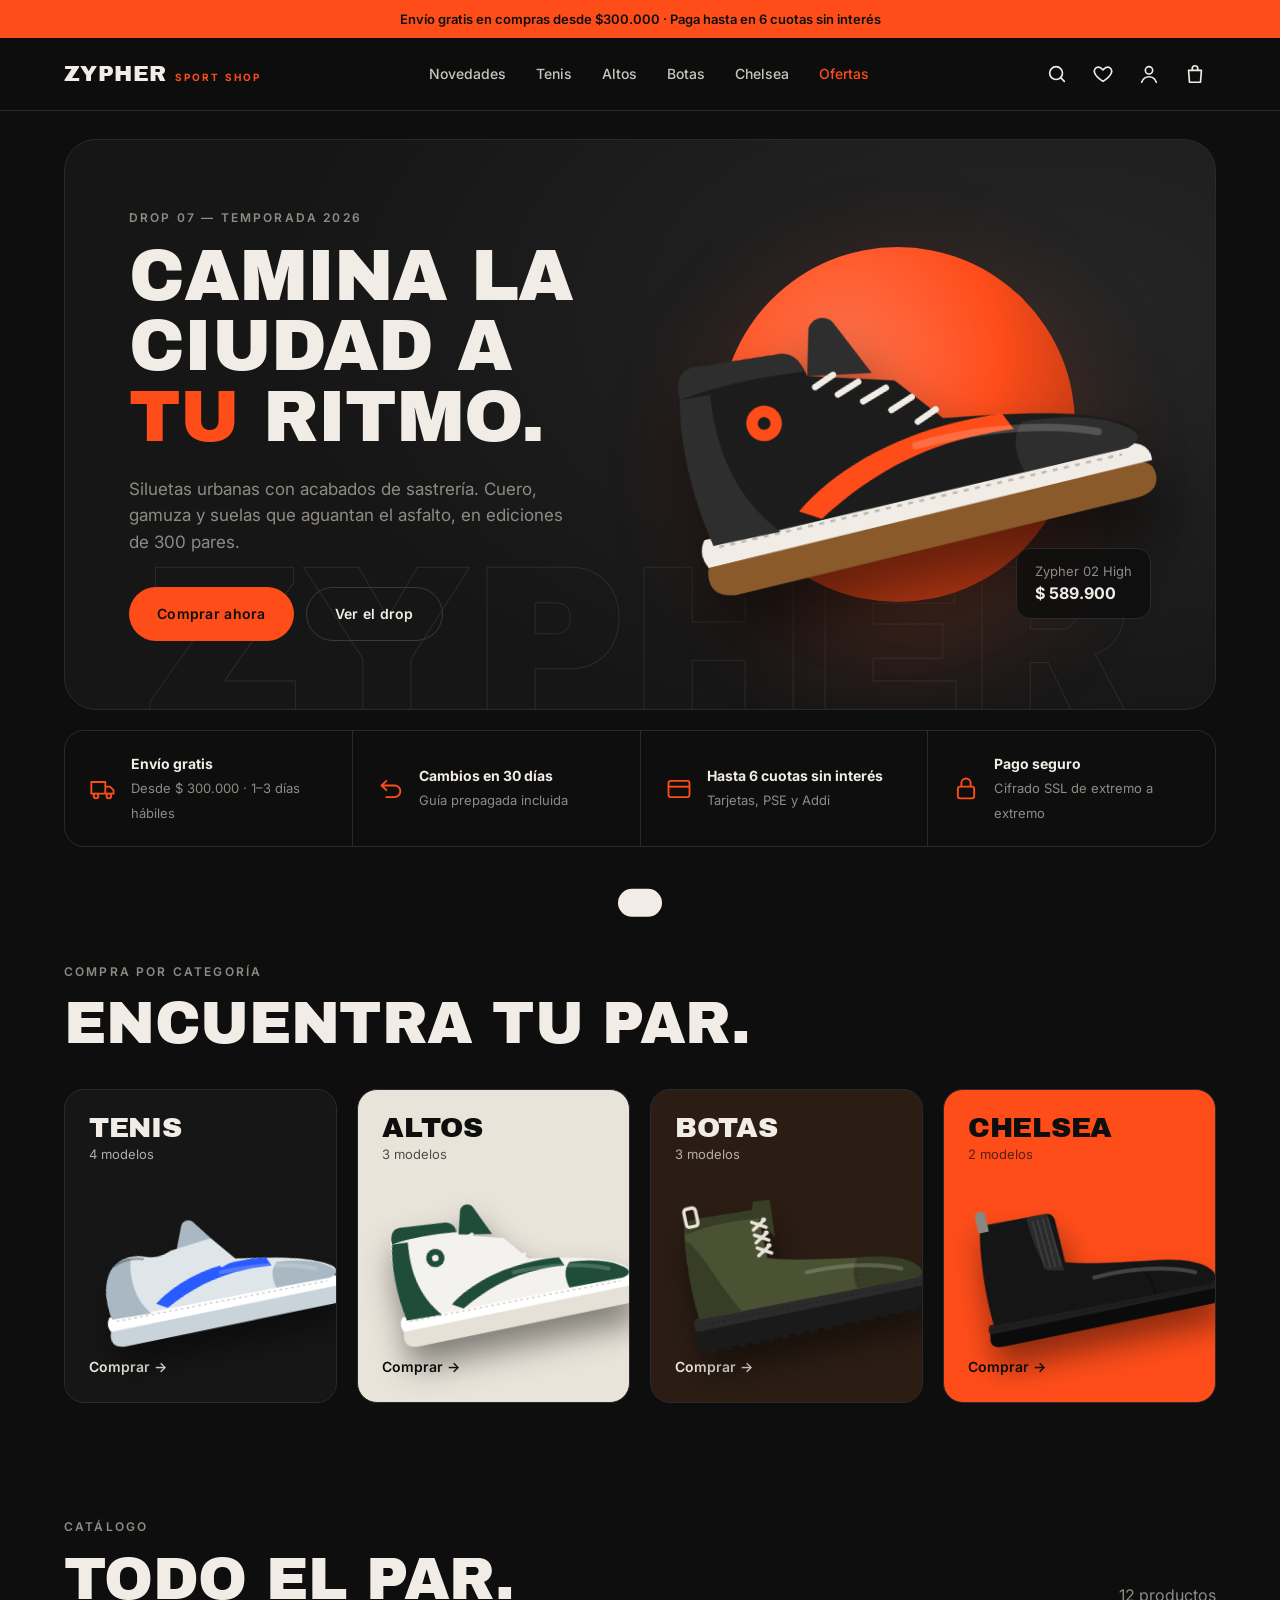
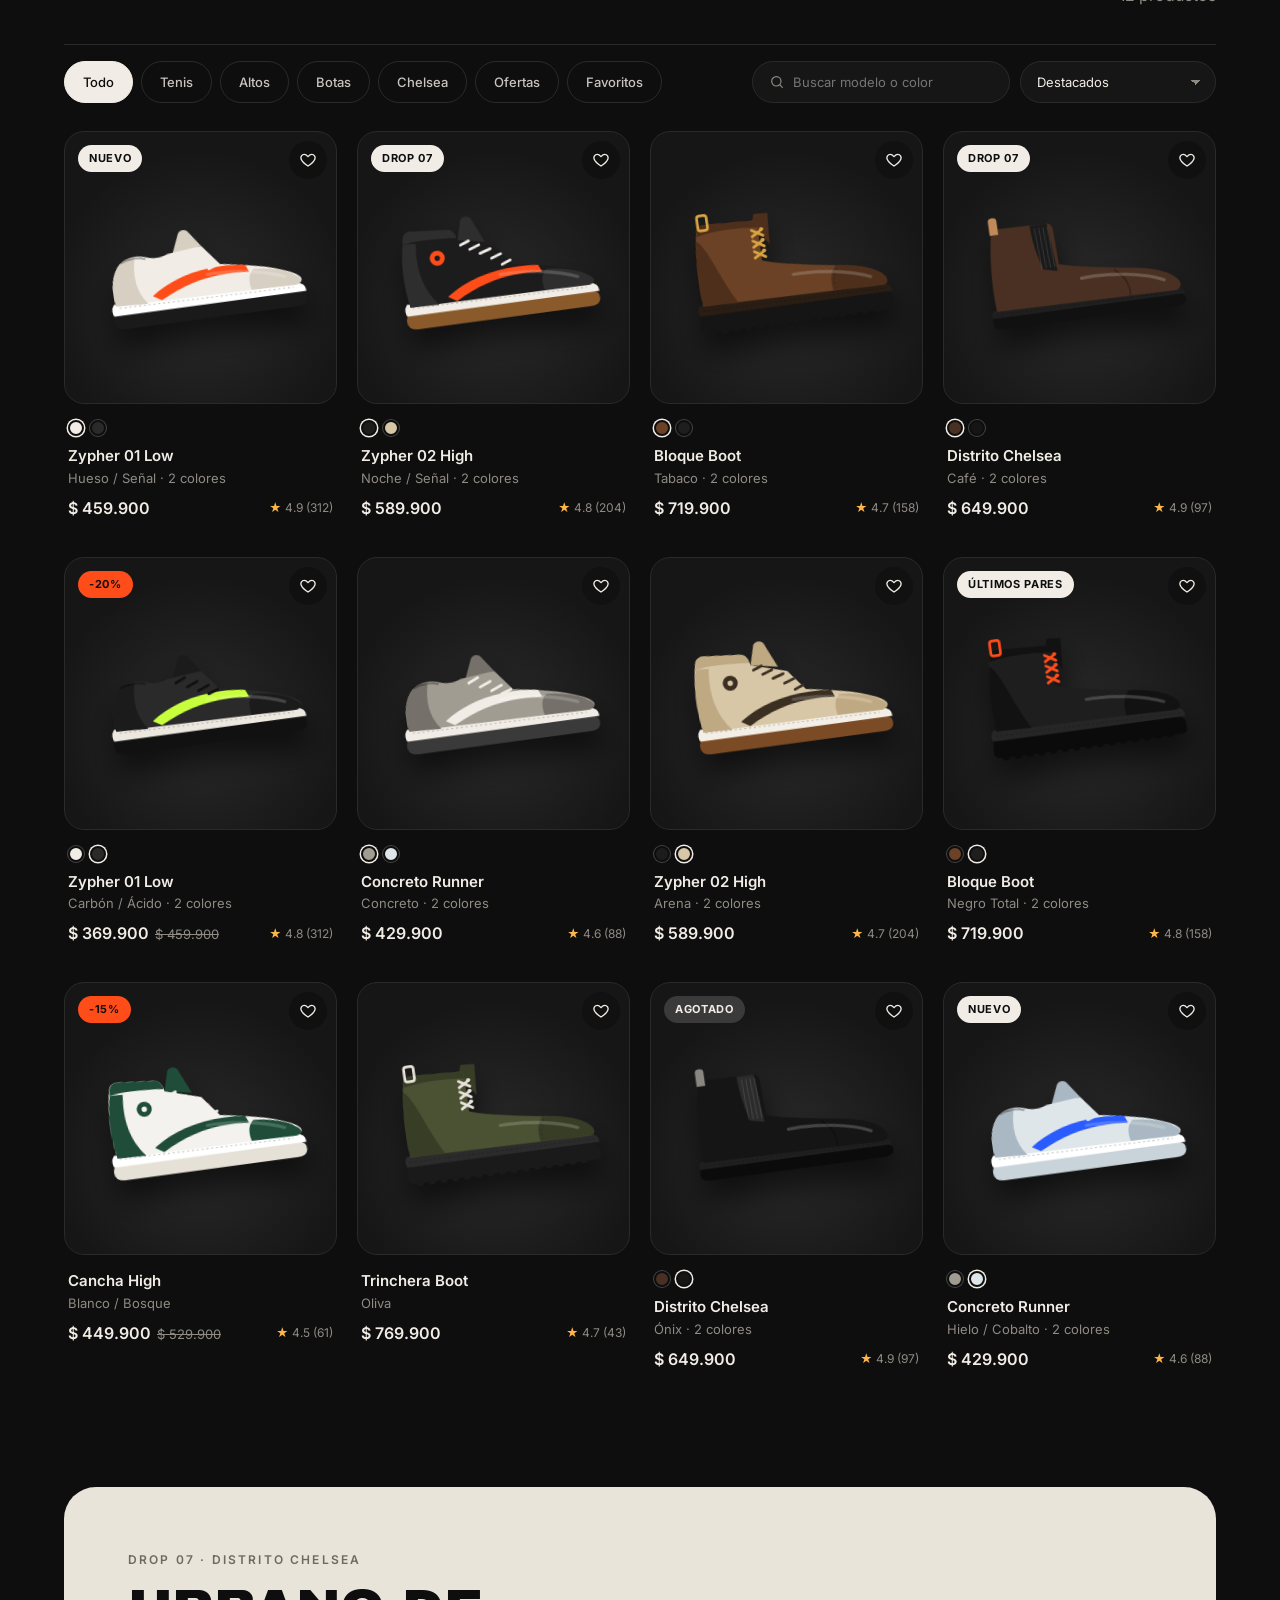
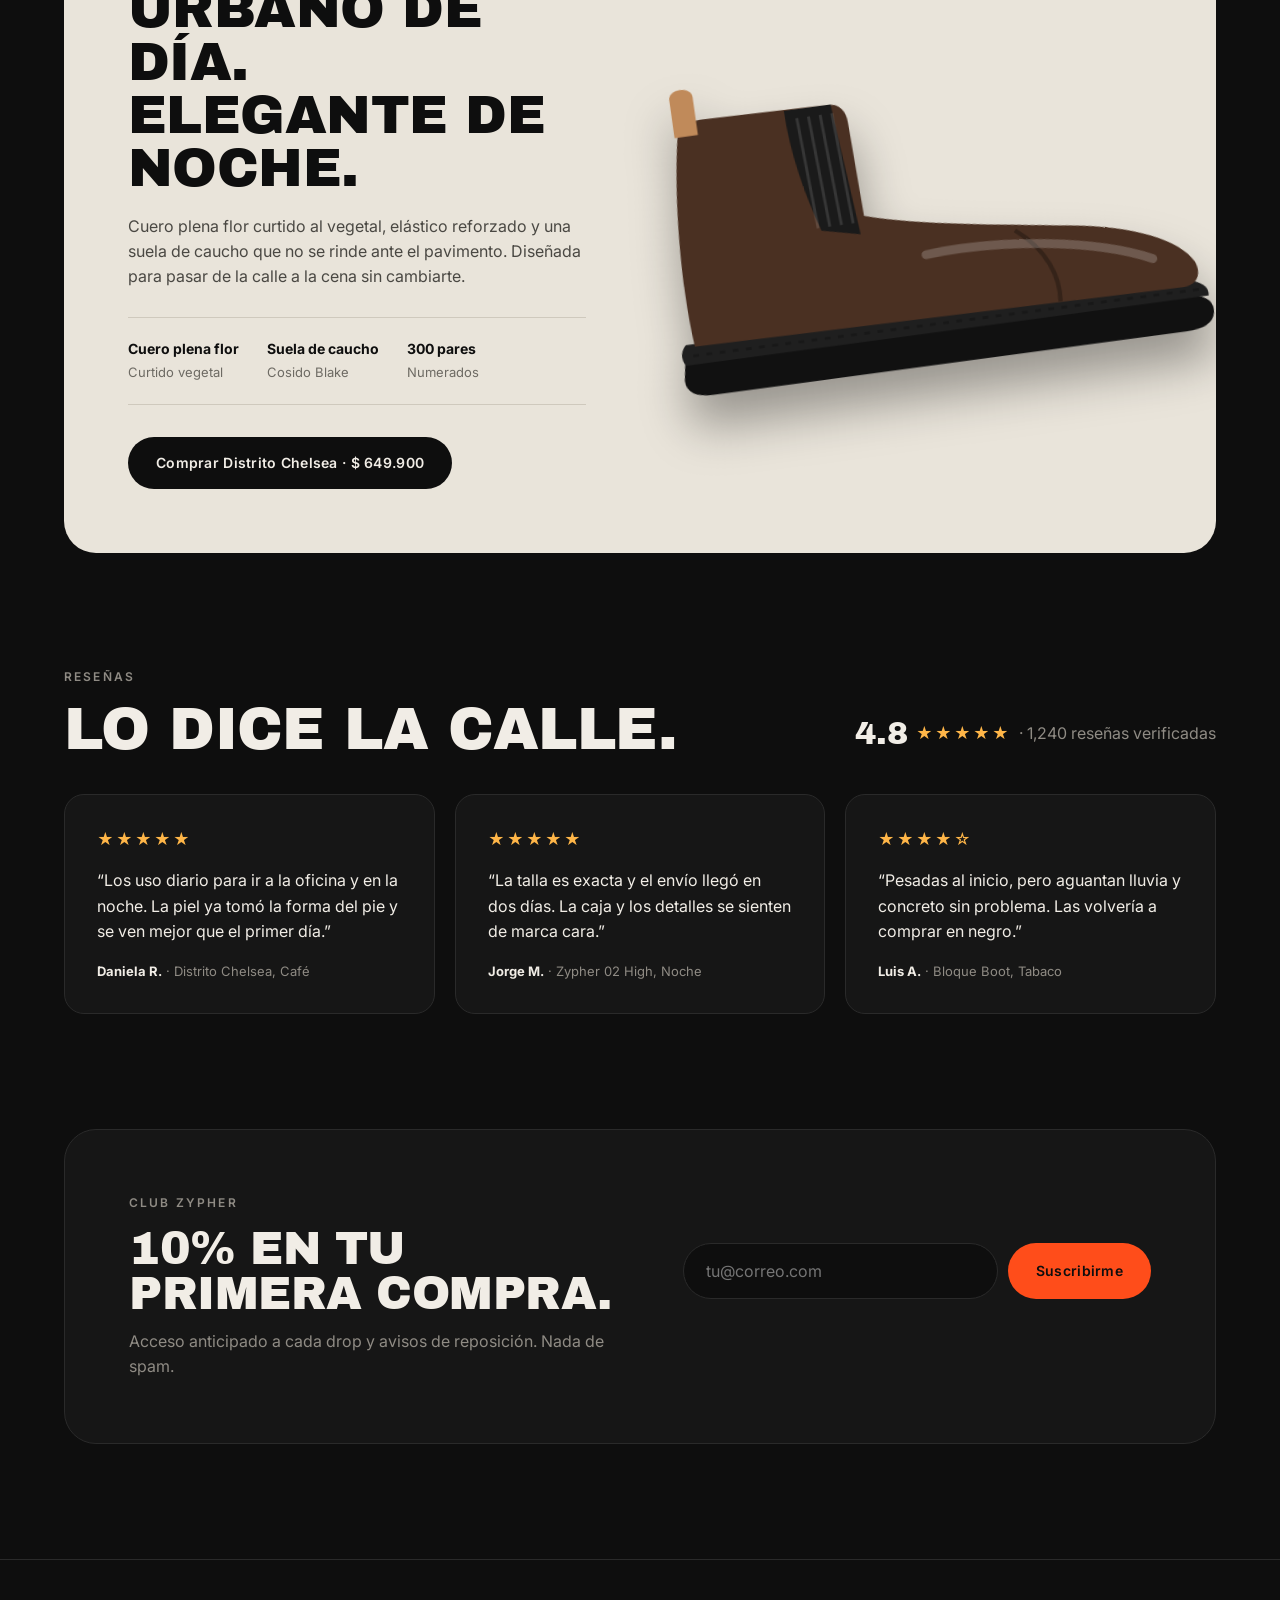
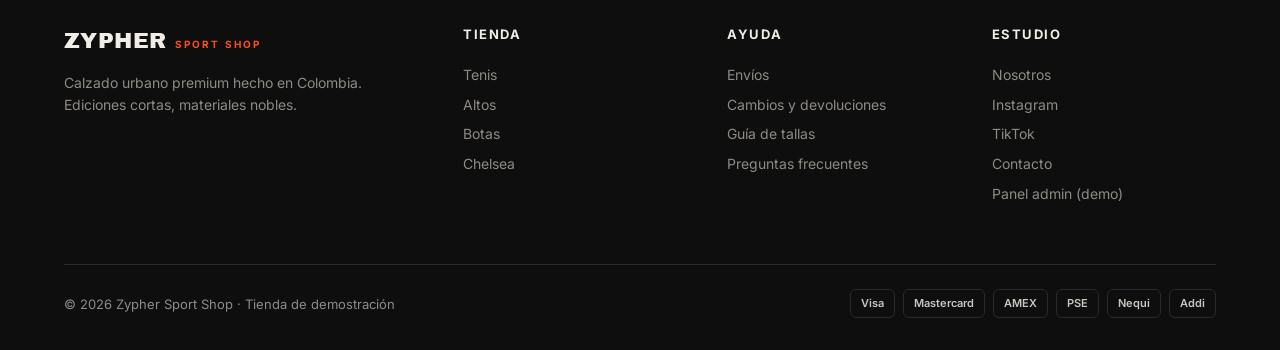
==== commit 49698978: "Renombrar la plataforma a Zypher Sport Shop Marca, logo (ZYPHER + SPORT SHOP), títulos, modelos (Zyp" ====
--- a/index.html
+++ b/index.html
@@ -3,7 +3,7 @@
 <head>
   <meta charset="utf-8">
   <meta name="viewport" content="width=device-width, initial-scale=1">
-  <title>ASFALTO — Calzado urbano premium</title>
+  <title>Zypher Sport Shop — Calzado urbano premium</title>
   <meta name="description" content="Tenis, botas y chelsea de edición limitada. Urbano de día, elegante de noche.">
   <link rel="preconnect" href="https://fonts.googleapis.com">
   <link href="https://fonts.googleapis.com/css2?family=Archivo+Black&family=Inter:wght@400;500;600;700&display=swap" rel="stylesheet">
@@ -26,7 +26,7 @@
 
   <header class="nav">
     <div class="wrap nav-inner">
-      <a href="#" class="logo">ASFALTO<span>®</span></a>
+      <a href="#" class="logo">ZYPHER<span>Sport Shop</span></a>
       <nav class="nav-links" aria-label="Principal">
         <a href="#catalogo" data-goto="todo">Novedades</a>
         <a href="#catalogo" data-goto="tenis">Tenis</a>
@@ -48,7 +48,7 @@
     <!-- Hero -->
     <section class="wrap">
       <div class="hero">
-        <div class="hero-bg" aria-hidden="true">ASFALTO</div>
+        <div class="hero-bg" id="heroBg" aria-hidden="true">ZYPHER</div>
         <div class="hero-copy">
           <p class="eyebrow" id="heroEyebrow"></p>
           <h1 id="heroTitle"></h1>
@@ -146,7 +146,7 @@
       </div>
       <div class="reviews">
         <figure><span class="stars">★★★★★</span><blockquote>“Los uso diario para ir a la oficina y en la noche. La piel ya tomó la forma del pie y se ven mejor que el primer día.”</blockquote><figcaption><b>Daniela R.</b> · Distrito Chelsea, Café</figcaption></figure>
-        <figure><span class="stars">★★★★★</span><blockquote>“La talla es exacta y el envío llegó en dos días. La caja y los detalles se sienten de marca cara.”</blockquote><figcaption><b>Jorge M.</b> · Asfalto 02 High, Noche</figcaption></figure>
+        <figure><span class="stars">★★★★★</span><blockquote>“La talla es exacta y el envío llegó en dos días. La caja y los detalles se sienten de marca cara.”</blockquote><figcaption><b>Jorge M.</b> · Zypher 02 High, Noche</figcaption></figure>
         <figure><span class="stars">★★★★☆</span><blockquote>“Pesadas al inicio, pero aguantan lluvia y concreto sin problema. Las volvería a comprar en negro.”</blockquote><figcaption><b>Luis A.</b> · Bloque Boot, Tabaco</figcaption></figure>
       </div>
     </section>
@@ -155,7 +155,7 @@
     <section class="wrap section">
       <div class="newsletter">
         <div>
-          <p class="eyebrow">Club Asfalto</p>
+          <p class="eyebrow">Club Zypher</p>
           <h2>10% en tu primera compra.</h2>
           <p class="muted">Acceso anticipado a cada drop y avisos de reposición. Nada de spam.</p>
         </div>
@@ -173,7 +173,7 @@
     <div class="wrap">
       <div class="footer-cols">
         <div class="footer-brand">
-          <span class="logo">ASFALTO<span>®</span></span>
+          <span class="logo">ZYPHER<span>Sport Shop</span></span>
           <p class="muted" id="footerText"></p>
         </div>
         <div><h4>Tienda</h4><a href="#catalogo" data-goto="tenis">Tenis</a><a href="#catalogo" data-goto="altos">Altos</a><a href="#catalogo" data-goto="botas">Botas</a><a href="#catalogo" data-goto="chelsea">Chelsea</a></div>
@@ -181,7 +181,7 @@
         <div><h4>Estudio</h4><a href="#">Nosotros</a><a href="#">Instagram</a><a href="#">TikTok</a><a href="#">Contacto</a><a href="admin/">Panel admin (demo)</a></div>
       </div>
       <div class="footer-bottom">
-        <span>© 2026 Asfalto Estudio · Tienda de demostración</span>
+        <span>© 2026 Zypher Sport Shop · Tienda de demostración</span>
         <ul class="pay" aria-label="Métodos de pago"><li>Visa</li><li>Mastercard</li><li>AMEX</li><li>PSE</li><li>Nequi</li><li>Addi</li></ul>
       </div>
     </div>
--- a/styles.css
+++ b/styles.css
@@ -58,7 +58,8 @@
 .nav { position: sticky; top: 0; z-index: 20; background: rgba(14,14,14,.82); backdrop-filter: blur(14px); border-bottom: 1px solid var(--line); }
 .nav-inner { display: flex; align-items: center; justify-content: space-between; gap: 24px; height: 72px; }
 .logo { font-family: var(--display); font-size: 22px; letter-spacing: .02em; }
-.logo span { color: var(--accent); font-size: .6em; vertical-align: super; }
+.logo { display: inline-flex; align-items: baseline; gap: 8px; white-space: nowrap; text-transform: uppercase; }
+.logo span { font-family: var(--body); font-size: 10px; font-weight: 700; letter-spacing: .22em; text-transform: uppercase; color: var(--accent); }
 .nav-links { display: flex; gap: 30px; }
 .nav-links a { font-size: 14px; font-weight: 500; color: #c9c5be; transition: color .2s; }
 .nav-links a:hover { color: var(--ink); }
@@ -67,7 +68,7 @@
 
 /* Hero */
 .hero { position: relative; display: grid; grid-template-columns: 1fr 1.05fr; align-items: center; gap: 32px; margin-top: 28px; padding: clamp(36px, 5vw, 72px); border-radius: 32px; background: radial-gradient(120% 140% at 85% 30%, #262626 0%, var(--surface) 55%); border: 1px solid var(--line); overflow: hidden; min-height: 560px; }
-.hero-bg { position: absolute; left: 0; right: 0; bottom: -4%; font-family: var(--display); font-size: 17vw; line-height: .8; text-align: center; color: transparent; -webkit-text-stroke: 1px #2c2c2c; pointer-events: none; user-select: none; }
+.hero-bg { text-transform: uppercase; position: absolute; left: 0; right: 0; bottom: -4%; font-family: var(--display); font-size: 17vw; line-height: .8; text-align: center; color: transparent; -webkit-text-stroke: 1px #2c2c2c; pointer-events: none; user-select: none; }
 @media (min-width: 1450px) { .hero-bg { font-size: 250px; } }
 .hero-copy { position: relative; z-index: 1; }
 .hero h1 { font-size: clamp(44px, 5.6vw, 88px); }
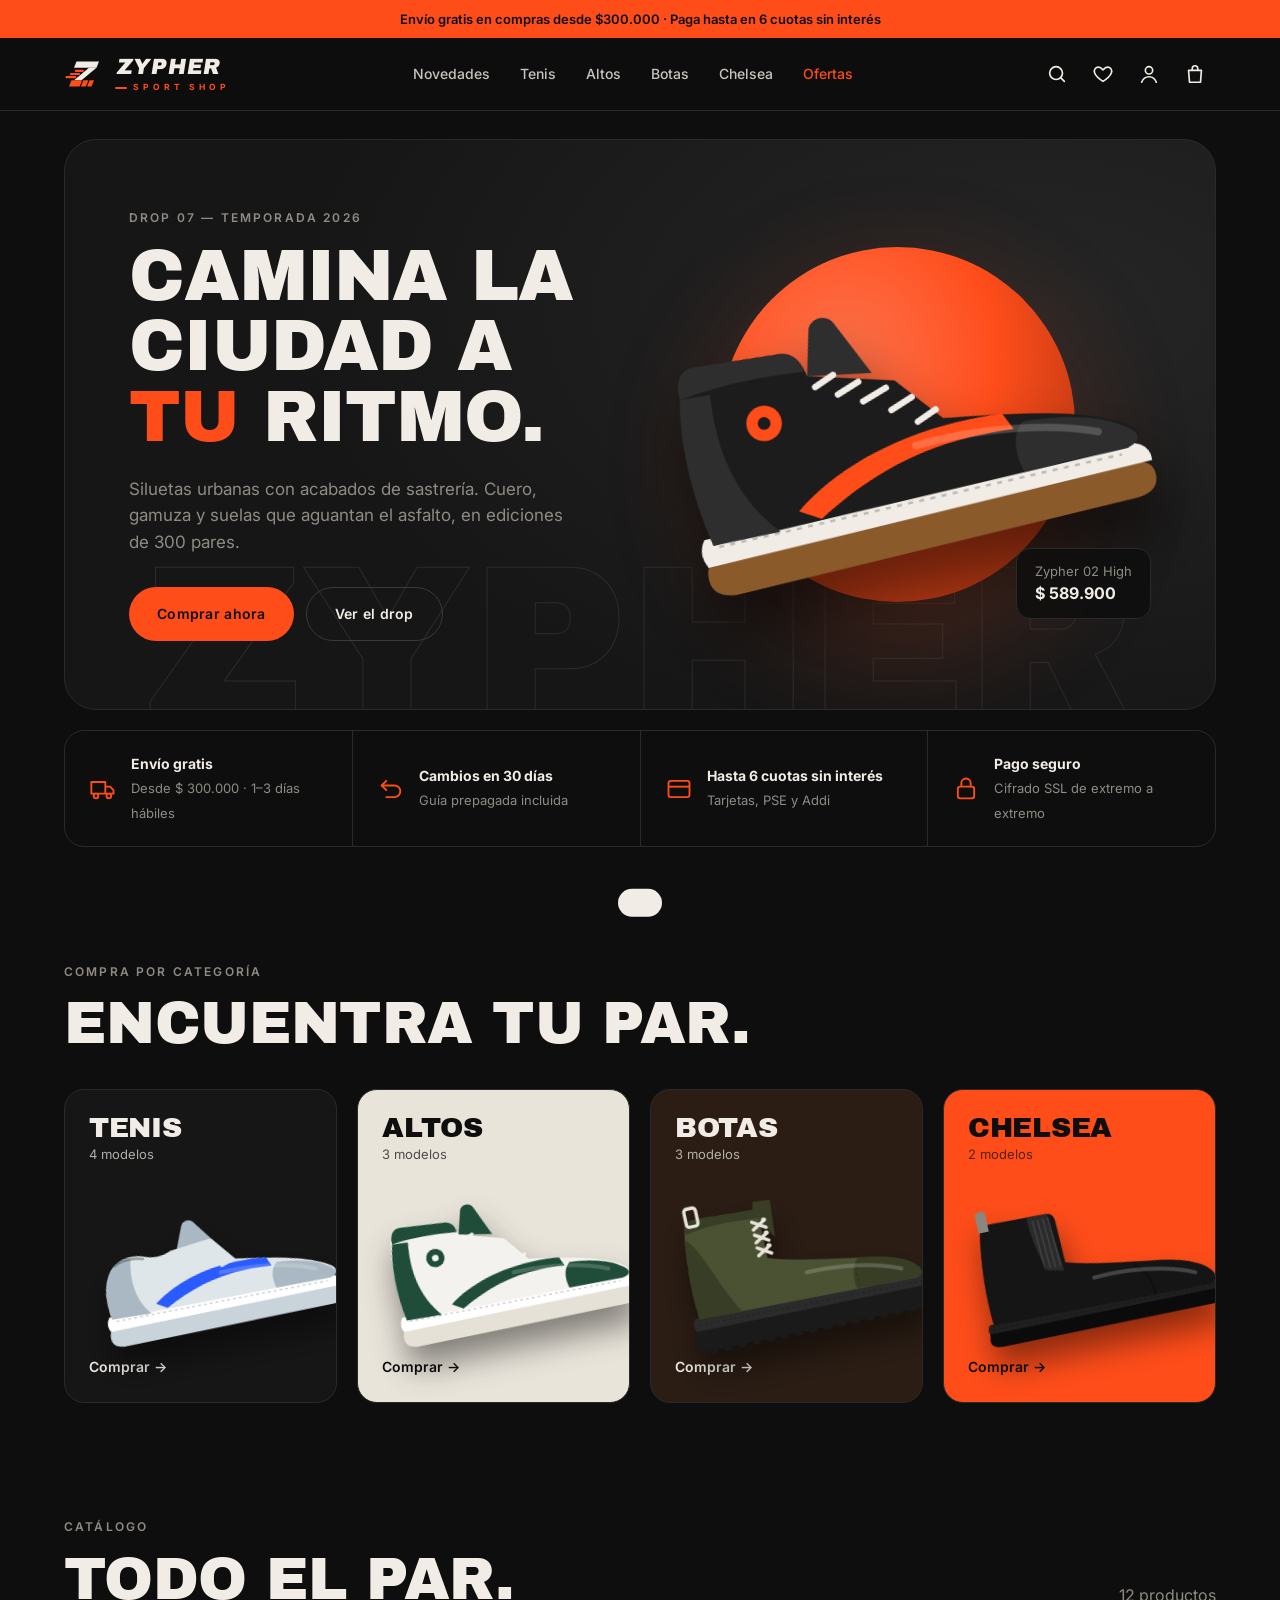
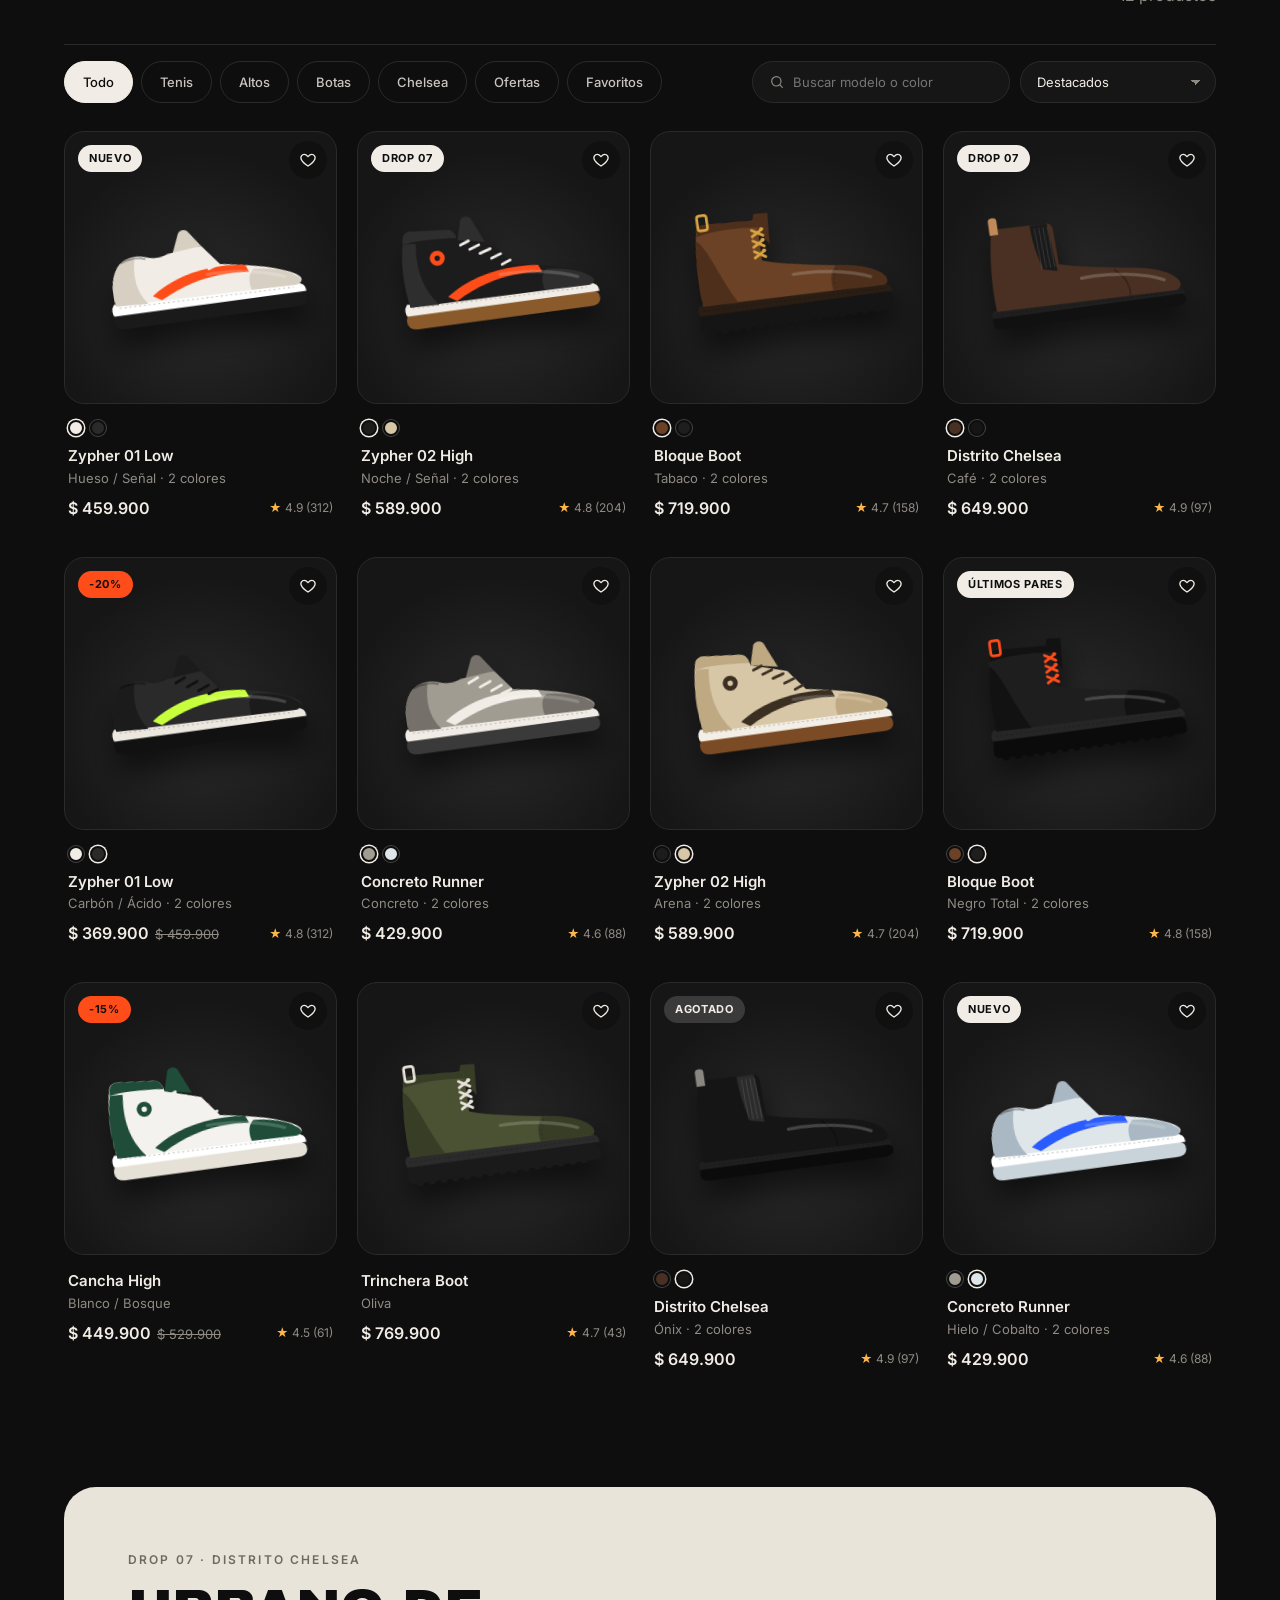
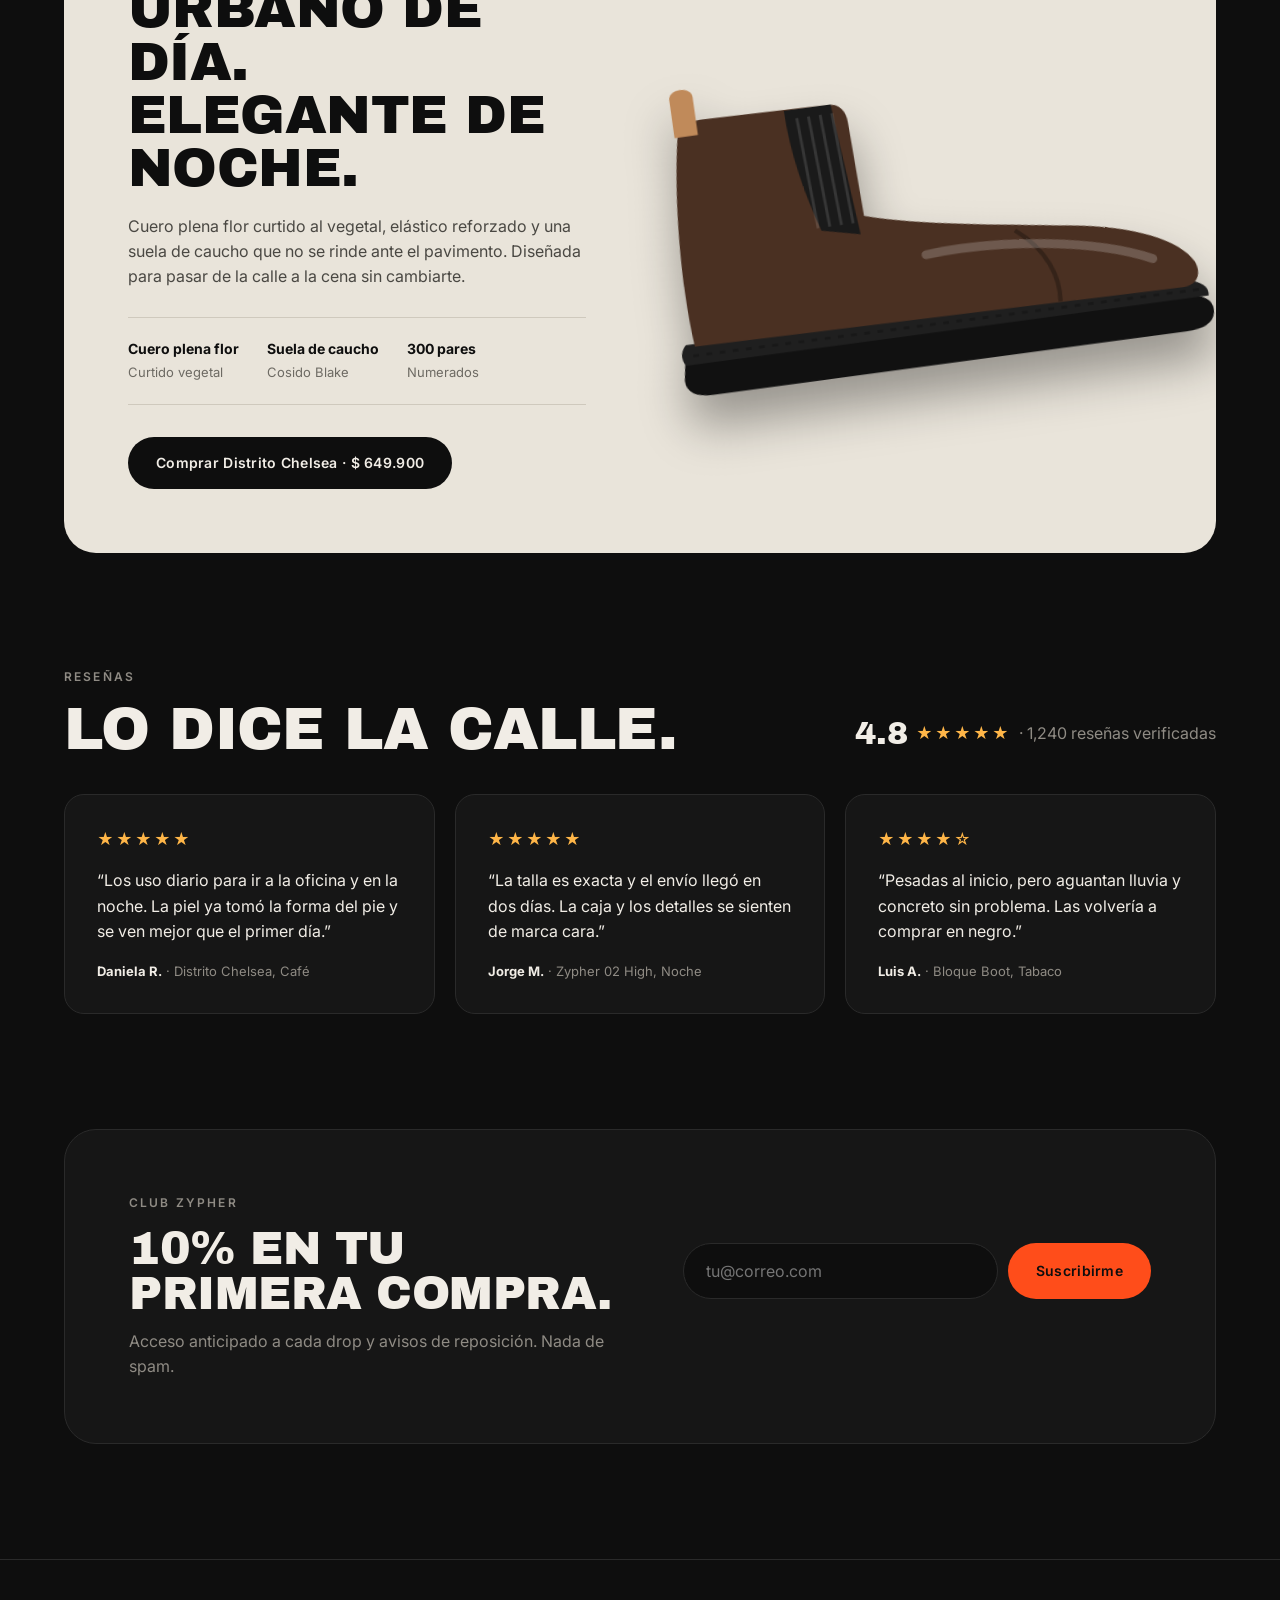
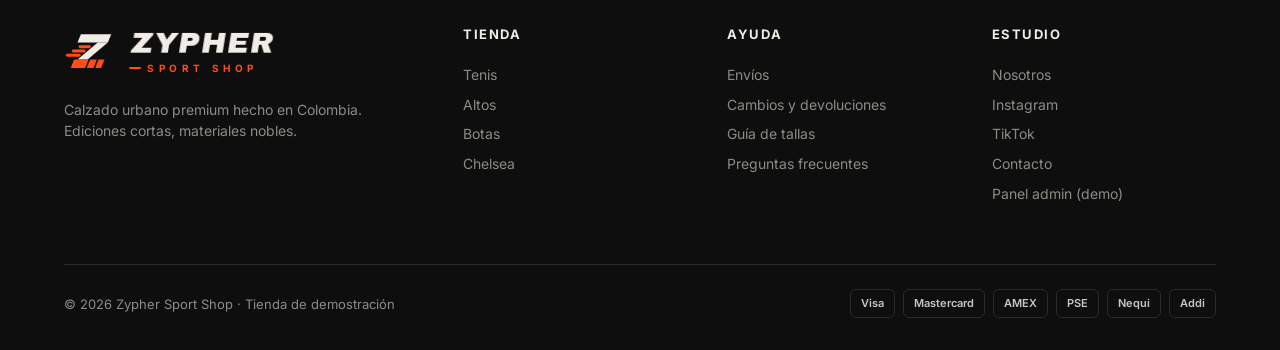
==== commit 5b0f9188: "Logo Zypher: isotipo con suela y estelas de viento Z itálica cuya base es una suela con tacos en col" ====
--- a/index.html
+++ b/index.html
@@ -7,7 +7,9 @@
   <meta name="description" content="Tenis, botas y chelsea de edición limitada. Urbano de día, elegante de noche.">
   <link rel="preconnect" href="https://fonts.googleapis.com">
   <link href="https://fonts.googleapis.com/css2?family=Archivo+Black&family=Inter:wght@400;500;600;700&display=swap" rel="stylesheet">
+  <link rel="icon" href="favicon.svg" type="image/svg+xml">
   <link rel="stylesheet" href="styles.css">
+  <link rel="stylesheet" href="logo.css">
 </head>
 <body>
   <!-- Íconos reutilizables -->
--- a/styles.css
+++ b/styles.css
@@ -57,9 +57,6 @@
 .announce { background: var(--accent); color: #0e0e0e; text-align: center; font-size: 13px; font-weight: 600; padding: 9px 16px; }
 .nav { position: sticky; top: 0; z-index: 20; background: rgba(14,14,14,.82); backdrop-filter: blur(14px); border-bottom: 1px solid var(--line); }
 .nav-inner { display: flex; align-items: center; justify-content: space-between; gap: 24px; height: 72px; }
-.logo { font-family: var(--display); font-size: 22px; letter-spacing: .02em; }
-.logo { display: inline-flex; align-items: baseline; gap: 8px; white-space: nowrap; text-transform: uppercase; }
-.logo span { font-family: var(--body); font-size: 10px; font-weight: 700; letter-spacing: .22em; text-transform: uppercase; color: var(--accent); }
 .nav-links { display: flex; gap: 30px; }
 .nav-links a { font-size: 14px; font-weight: 500; color: #c9c5be; transition: color .2s; }
 .nav-links a:hover { color: var(--ink); }
@@ -280,3 +277,8 @@
 @media (prefers-reduced-motion: reduce) {
   *, *::before, *::after { animation: none !important; transition: none !important; }
 }
+
+/* Logo más grande en el footer */
+.footer-brand .logo .mark { width: 54px; height: 54px; }
+.footer-brand .wm b { font-size: 30px; }
+.footer-brand .wm small { font-size: 10px; }
--- a/logo.css
+++ b/logo.css
@@ -0,0 +1,16 @@
+/* Logo Zypher: isotipo (Z con suela y estelas de viento) + logotipo. Compartido por tienda y admin. */
+.logo { display: inline-flex; align-items: center; gap: 11px; color: var(--ink); white-space: nowrap; text-transform: uppercase; text-decoration: none; }
+.logo .mark { width: 40px; height: 40px; flex: none; overflow: visible; }
+.mark .ink { fill: currentColor; }
+.mark .acc { fill: var(--accent); }
+.mark .streak { fill: none; stroke: var(--accent); stroke-width: 3.4; stroke-linecap: round; transition: transform .45s cubic-bezier(.2, .8, .2, 1); }
+.mark .streak:nth-of-type(2) { transition-delay: .04s; }
+.mark .streak:nth-of-type(3) { transition-delay: .08s; }
+.mark .zbody { transition: transform .45s cubic-bezier(.2, .8, .2, 1); }
+.logo:hover .mark .streak { transform: translateX(-4px); }
+.logo:hover .mark .zbody { transform: translateX(1.5px); }
+.wm { display: grid; justify-items: start; line-height: 1; }
+.wm b { display: block; font-family: var(--display); font-weight: 400; font-size: 22px; letter-spacing: .035em; transform: skewX(-9deg); transform-origin: left bottom; }
+.wm small { display: flex; align-items: center; gap: 6px; margin-top: 5px; font-family: var(--body); font-size: 8.5px; font-weight: 700; letter-spacing: .46em; color: var(--accent); }
+.wm small::before { content: ''; width: 12px; height: 2px; border-radius: 2px; background: currentColor; }
+@media (prefers-reduced-motion: reduce) { .mark .streak, .mark .zbody { transition: none; } }
